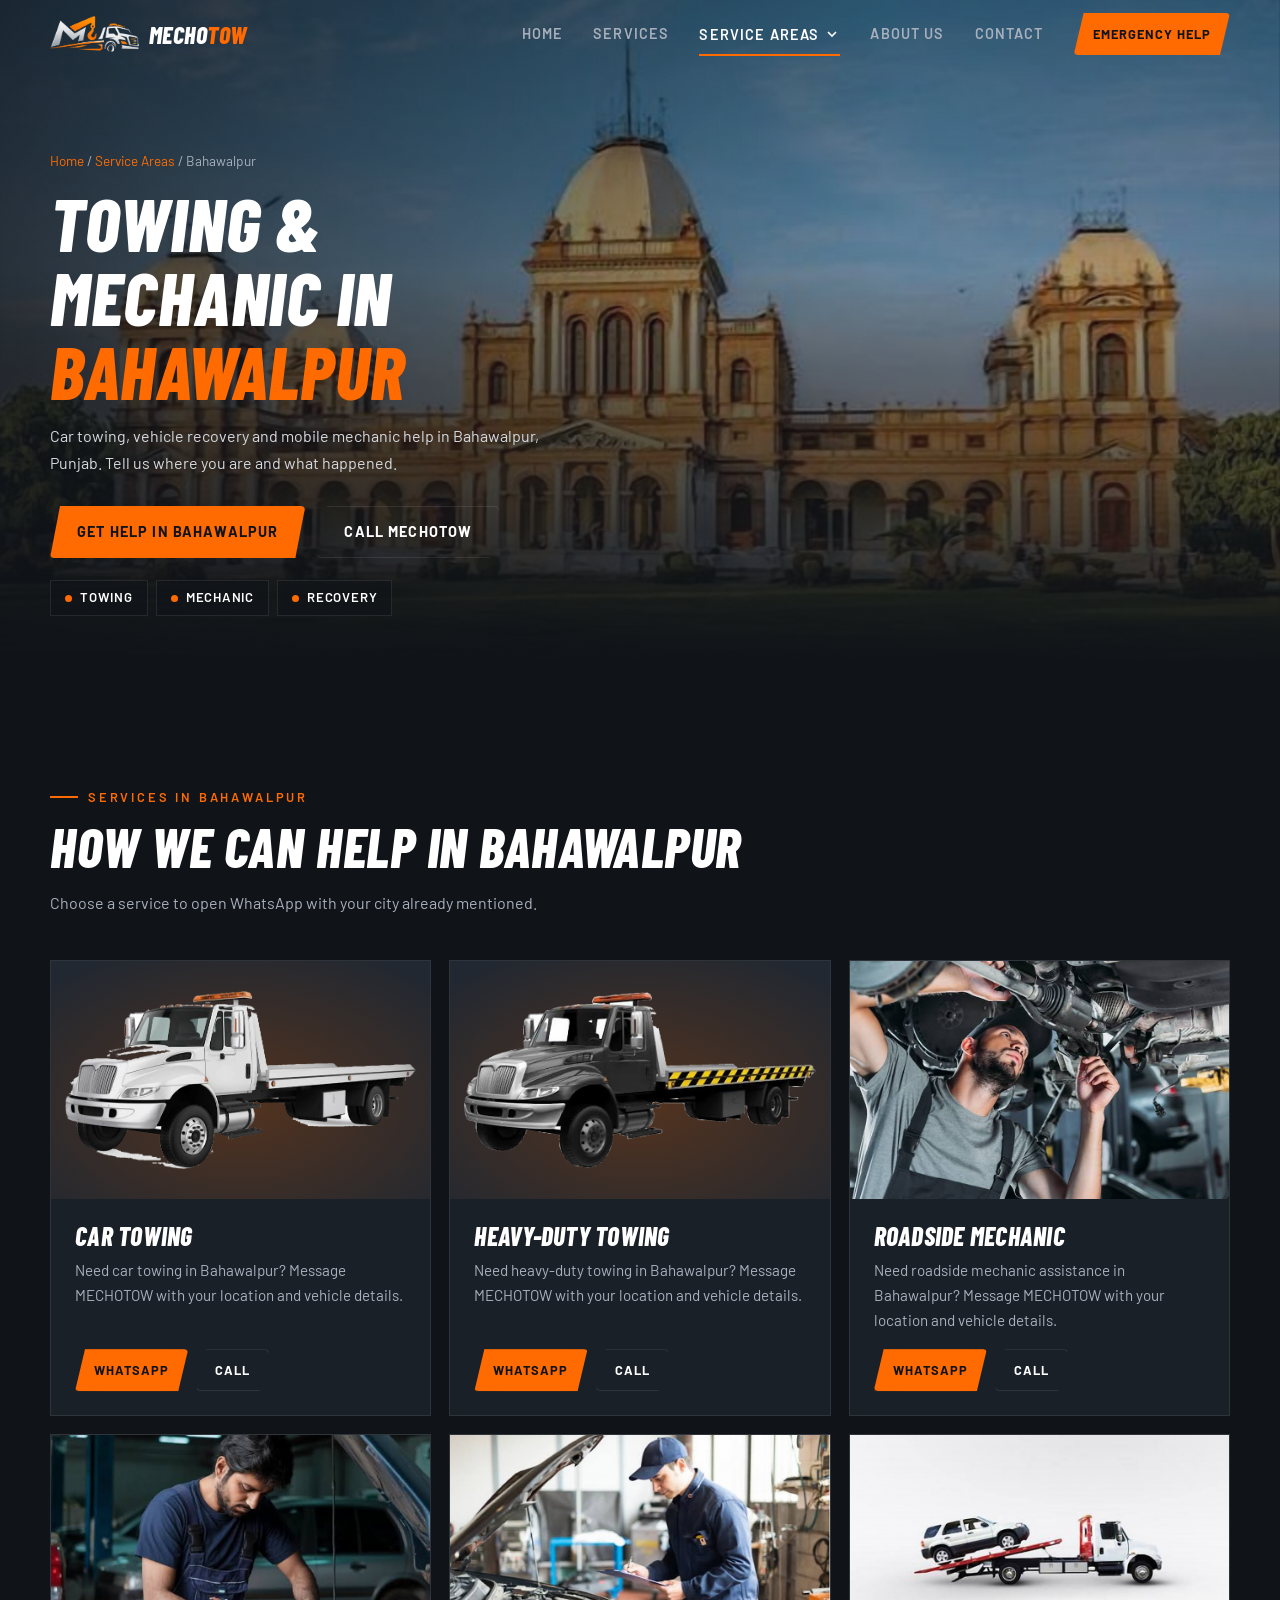
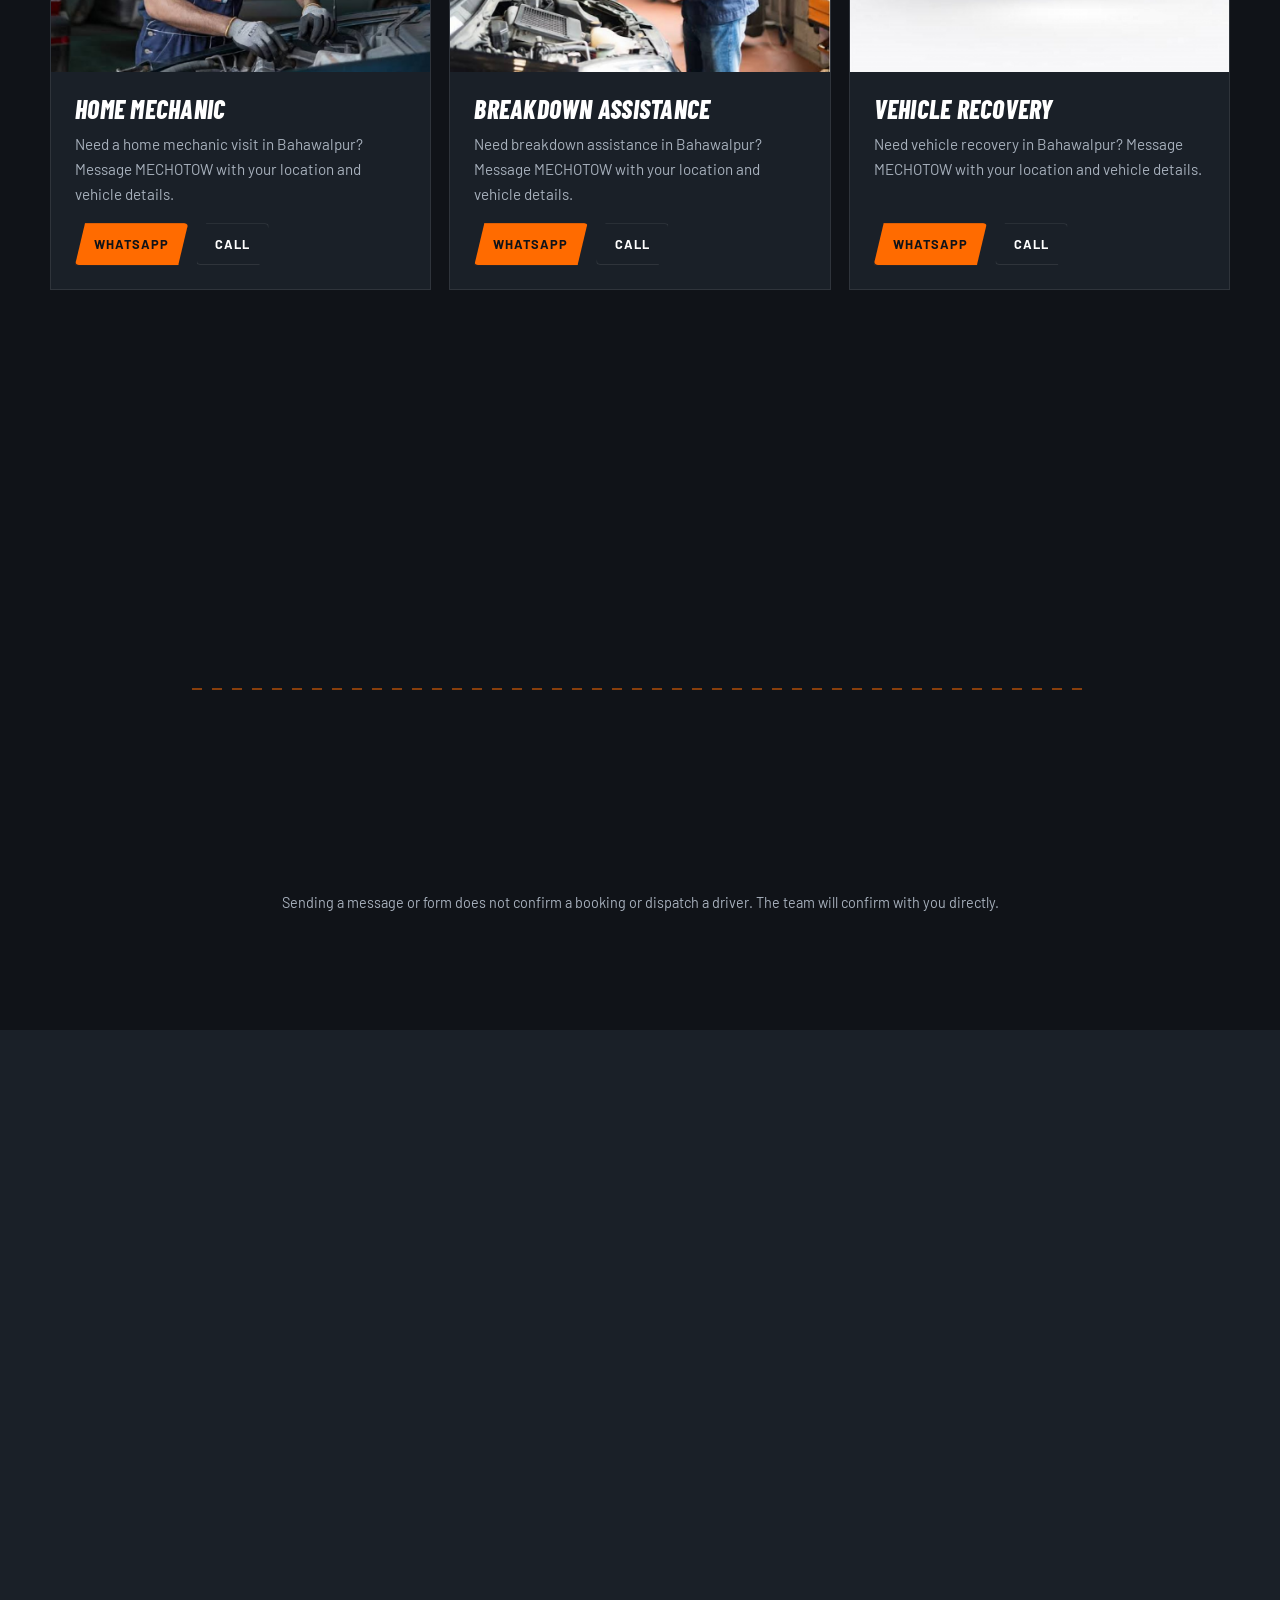
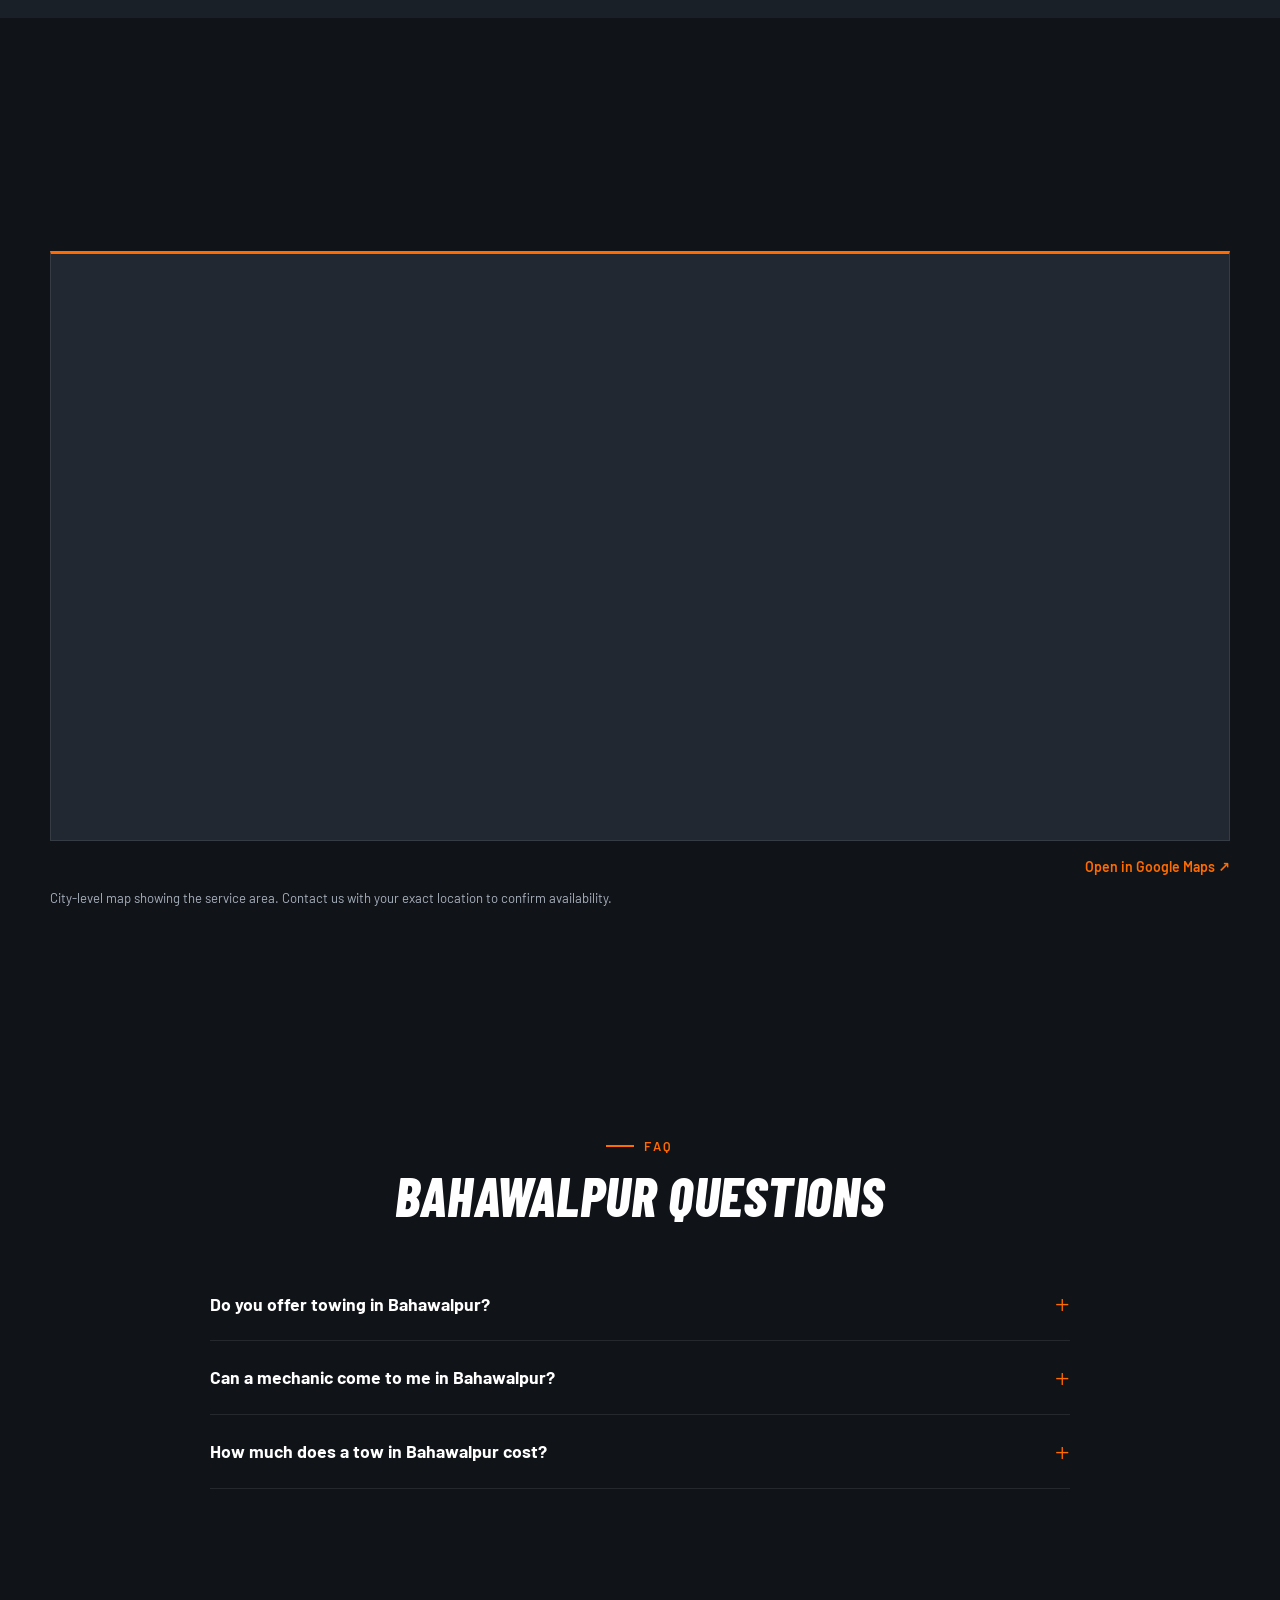
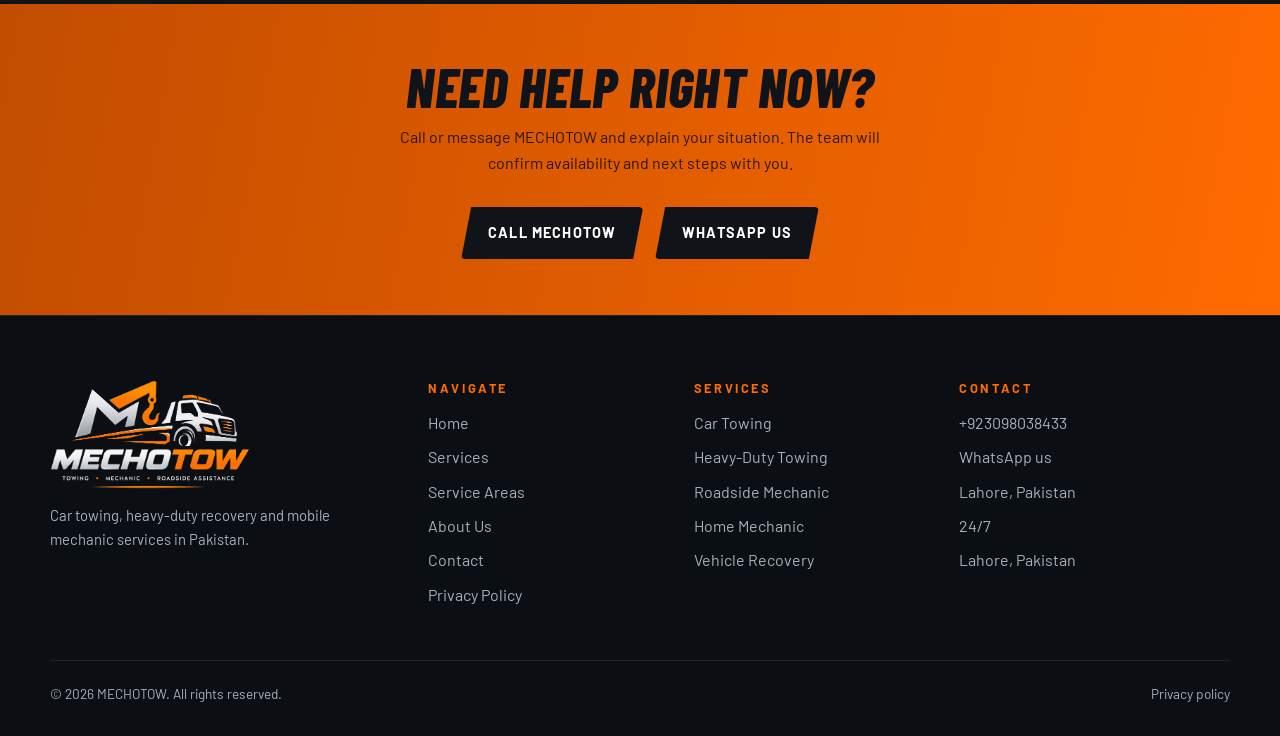
==== bahawalpur.html @ 619db9ae "Add files via upload" ====
<!DOCTYPE html>
<html lang="en"><head><meta charset="utf-8"><meta name="viewport" content="width=device-width, initial-scale=1, viewport-fit=cover">
<title>Towing &amp; Mechanic Services in Bahawalpur | MECHOTOW</title><meta name="description" content="MECHOTOW car towing, vehicle recovery and mobile mechanic services in Bahawalpur, Punjab. Call or WhatsApp to confirm availability.">
<meta property="og:title" content="Towing &amp; Mechanic Services in Bahawalpur | MECHOTOW"><meta property="og:description" content="MECHOTOW car towing, vehicle recovery and mobile mechanic services in Bahawalpur, Punjab. Call or WhatsApp to confirm availability."><meta property="og:type" content="website"><meta property="og:image" content="assets/img/cities/bahawalpur.jpg">
<meta name="theme-color" content="#101318"><link rel="icon" href="assets/img/favicon.png">
<link rel="preconnect" href="https://fonts.googleapis.com"><link rel="preconnect" href="https://fonts.gstatic.com" crossorigin>
<link href="https://fonts.googleapis.com/css2?family=Barlow+Condensed:ital,wght@1,700;1,800&family=Barlow:wght@400;500;600&display=swap" rel="stylesheet">
<link rel="stylesheet" href="css/style.css">
<script type="application/ld+json" id="ld">{"@context":"https://schema.org","@type":"AutoTowing","name":"MECHOTOW","areaServed":{"@type":"City","name":"Bahawalpur"},"description":"Car towing, heavy-duty recovery, roadside mechanic and home mechanic services in Pakistan.","image":"assets/img/og-image.jpg"}</script>
</head><body><header id="hd"><div class="wrap nav"><a class="brand" href="index.html" aria-label="MECHOTOW home"><img src="assets/img/logo-mark.webp" alt="" width="72" height="40"><b>MECHO<i>TOW</i></b></a>
<button class="burger" id="bg" aria-label="Menu" aria-expanded="false" aria-controls="lk"><i></i><i></i><i></i></button>
<nav class="links" id="lk" aria-label="Main"><a href="index.html">Home</a><a href="services.html">Services</a><div class="dd"><button class="ddb" id="ddbtn" type="button" aria-expanded="false" aria-controls="ddm">Service Areas <svg viewBox="0 0 24 24" width="16" height="16" fill="none" stroke="currentColor" stroke-width="2.4"><path d="M6 9l6 6 6-6"/></svg></button><div class="ddm" id="ddm"><a href="service-areas.html" class="all">All service areas →</a><a href="lahore.html">Lahore</a><a href="islamabad.html">Islamabad</a><a href="rawalpindi.html">Rawalpindi</a><a href="faisalabad.html">Faisalabad</a><a href="multan.html">Multan</a><a href="gujranwala.html">Gujranwala</a><a href="sialkot.html">Sialkot</a><a href="sargodha.html">Sargodha</a><a href="bahawalpur.html">Bahawalpur</a></div></div><a href="about.html">About Us</a><a href="contact.html">Contact</a><a class="btn p sm" data-wa="tow" href="contact.html">Emergency Help</a></nav></div></header><main><section class="chero"><img class="bgi" src="assets/img/cities/bahawalpur.jpg" alt="Bahawalpur, Pakistan" fetchpriority="high"><div class="wrap"><div class="crumb"><a href="index.html">Home</a> / <a href="service-areas.html">Service Areas</a> / Bahawalpur</div>
<h1><span class="line"><span>Towing &amp; Mechanic in <em style="color:var(--o);font-style:inherit">Bahawalpur</em></span></span></h1><p class="lead fade">Car towing, vehicle recovery and mobile mechanic help in Bahawalpur, Punjab. Tell us where you are and what happened.</p>
<div class="ctas fade"><a class="btn p" data-wa="tow" data-msg="Hello MECHOTOW, I need emergency car towing in Bahawalpur." href="contact.html?service=tow">Get Help in Bahawalpur</a><a class="btn" data-call href="contact.html">Call MECHOTOW</a></div>
<div class="chips fade"><span>Towing</span><span>Mechanic</span><span>Recovery</span></div></div></section>
<section><div class="wrap"><div class="rv"><div class="eyebrow">Services in Bahawalpur</div><h2>How we can help in Bahawalpur</h2><p class="lead">Choose a service to open WhatsApp with your city already mentioned.</p></div><div class="ov"><article class="sv rv" style="--d:0.0s"><div class="im cut"><img src="assets/img/car-towing.webp" alt="Car Towing in Bahawalpur" loading="lazy"></div><div class="sb"><h3>Car Towing</h3><p>Need car towing in Bahawalpur? Message MECHOTOW with your location and vehicle details.</p><div class="sa"><a class="btn p sm" data-wa="tow" data-msg="Hello MECHOTOW, I need car towing in Bahawalpur." href="contact.html?service=tow">WhatsApp</a><a class="btn sm" data-call href="contact.html">Call</a></div></div></article><article class="sv rv" style="--d:0.1s"><div class="im cut"><img src="assets/img/heavy-duty-towing.webp" alt="Heavy-Duty Towing in Bahawalpur" loading="lazy"></div><div class="sb"><h3>Heavy-Duty Towing</h3><p>Need heavy-duty towing in Bahawalpur? Message MECHOTOW with your location and vehicle details.</p><div class="sa"><a class="btn p sm" data-wa="heavy" data-msg="Hello MECHOTOW, I need heavy-duty towing in Bahawalpur." href="contact.html?service=heavy">WhatsApp</a><a class="btn sm" data-call href="contact.html">Call</a></div></div></article><article class="sv rv" style="--d:0.2s"><div class="im"><img src="assets/img/roadside-mechanic.jpg" alt="Roadside Mechanic in Bahawalpur" loading="lazy"></div><div class="sb"><h3>Roadside Mechanic</h3><p>Need roadside mechanic assistance in Bahawalpur? Message MECHOTOW with your location and vehicle details.</p><div class="sa"><a class="btn p sm" data-wa="road" data-msg="Hello MECHOTOW, I need roadside mechanic assistance in Bahawalpur." href="contact.html?service=road">WhatsApp</a><a class="btn sm" data-call href="contact.html">Call</a></div></div></article><article class="sv rv" style="--d:0.0s"><div class="im"><img src="assets/img/home-mechanic.jpg" alt="Home Mechanic in Bahawalpur" loading="lazy"></div><div class="sb"><h3>Home Mechanic</h3><p>Need a home mechanic visit in Bahawalpur? Message MECHOTOW with your location and vehicle details.</p><div class="sa"><a class="btn p sm" data-wa="home" data-msg="Hello MECHOTOW, I need a home mechanic visit in Bahawalpur." href="contact.html?service=home">WhatsApp</a><a class="btn sm" data-call href="contact.html">Call</a></div></div></article><article class="sv rv" style="--d:0.1s"><div class="im"><img src="assets/img/breakdown-inspection.jpg" alt="Breakdown Assistance in Bahawalpur" loading="lazy"></div><div class="sb"><h3>Breakdown Assistance</h3><p>Need breakdown assistance in Bahawalpur? Message MECHOTOW with your location and vehicle details.</p><div class="sa"><a class="btn p sm" data-wa="breakdown" data-msg="Hello MECHOTOW, I need breakdown assistance in Bahawalpur." href="contact.html?service=breakdown">WhatsApp</a><a class="btn sm" data-call href="contact.html">Call</a></div></div></article><article class="sv rv" style="--d:0.2s"><div class="im"><img src="assets/img/vehicle-recovery.jpg" alt="Vehicle Recovery in Bahawalpur" loading="lazy"></div><div class="sb"><h3>Vehicle Recovery</h3><p>Need vehicle recovery in Bahawalpur? Message MECHOTOW with your location and vehicle details.</p><div class="sa"><a class="btn p sm" data-wa="recovery" data-msg="Hello MECHOTOW, I need vehicle recovery in Bahawalpur." href="contact.html?service=recovery">WhatsApp</a><a class="btn sm" data-call href="contact.html">Call</a></div></div></article></div></div></section>
<section><div class="wrap"><div class="rv" style="text-align:center"><div class="eyebrow" style="justify-content:center">How it works</div><h2>Three simple steps</h2></div><div class="st">
<div class="step rv"><div class="n">01</div><h3>Contact Us</h3><p>Call MECHOTOW or start a WhatsApp conversation.</p></div>
<div class="step rv" style="--d:.12s"><div class="n">02</div><h3>Explain Your Situation</h3><p>Share your location, vehicle details, and the type of assistance required.</p></div>
<div class="step rv" style="--d:.24s"><div class="n">03</div><h3>Confirm Availability</h3><p>Discuss service availability, pricing, and the next steps directly with the MECHOTOW team.</p></div></div>
<p class="note">Sending a message or form does not confirm a booking or dispatch a driver. The team will confirm with you directly.</p></div></section>
<section class="band"><div class="wrap"><div class="rv"><div class="eyebrow">Also serving</div><h2>Nearby service areas</h2></div><div class="mini"><a class="cc rv" href="multan.html" aria-label="Multan service area"><img src="assets/img/cities/multan-sm.jpg" alt="Multan, Pakistan" loading="lazy"><div><h3>Multan</h3><span>Punjab</span><em>View services →</em></div></a><a class="cc rv" href="faisalabad.html" aria-label="Faisalabad service area"><img src="assets/img/cities/faisalabad-sm.jpg" alt="Faisalabad, Pakistan" loading="lazy"><div><h3>Faisalabad</h3><span>Punjab</span><em>View services →</em></div></a><a class="cc rv" href="lahore.html" aria-label="Lahore service area"><img src="assets/img/cities/lahore-sm.jpg" alt="Lahore, Pakistan" loading="lazy"><div><h3>Lahore</h3><span>Punjab</span><em>View services →</em></div></a></div></div></section>
<section><div class="wrap"><div class="rv"><div class="eyebrow">On the map</div><h2>Service area: Bahawalpur</h2></div><div class="mapwrap rv" data-map="Bahawalpur, Pakistan"><div class="mapbox"></div><div class="mapbar"><a href="#" target="_blank" rel="noopener">Open in Google Maps ↗</a></div><p class="mapnote">City-level map showing the service area. Contact us with your exact location to confirm availability.</p></div></div></section>
<section><div class="wrap"><div class="rv" style="text-align:center"><div class="eyebrow" style="justify-content:center">FAQ</div><h2>Bahawalpur questions</h2></div><div class="faq rv"><details><summary>Do you offer towing in Bahawalpur?</summary><div class="ans"><div><p>MECHOTOW lists Bahawalpur as a service area. Contact us with your exact location and vehicle details and the team will confirm availability.</p></div></div></details><details><summary>Can a mechanic come to me in Bahawalpur?</summary><div class="ans"><div><p>Roadside and home mechanic visits are offered for suitable issues. Describe the problem and your location in Bahawalpur and we will tell you what is possible.</p></div></div></details><details><summary>How much does a tow in Bahawalpur cost?</summary><div class="ans"><div><p>Pricing depends on the service, distance and vehicle. We do not list fixed prices, so please contact MECHOTOW for a quote.</p></div></div></details></div></div></section><section class="cta"><div class="wrap rv"><h2>Need help right now?</h2><p>Call or message MECHOTOW and explain your situation. The team will confirm availability and next steps with you.</p><div class="ctas" style="justify-content:center"><a class="btn" data-call href="contact.html">Call MECHOTOW</a><a class="btn" data-wa="tow" href="contact.html">WhatsApp Us</a></div></div></section></main><footer><div class="wrap"><div class="fg">
<div><img src="assets/img/logo.webp" alt="MECHOTOW logo" width="200" height="107" loading="lazy"><p>Car towing, heavy-duty recovery and mobile mechanic services in Pakistan.</p></div>
<div><h4>Navigate</h4><ul><li><a href="index.html">Home</a></li><li><a href="services.html">Services</a></li><li><a href="service-areas.html">Service Areas</a></li><li><a href="about.html">About Us</a></li><li><a href="contact.html">Contact</a></li><li><a href="privacy.html">Privacy Policy</a></li></ul></div>
<div><h4>Services</h4><ul><li><a href="services.html#car-towing">Car Towing</a></li><li><a href="services.html#heavy-duty">Heavy-Duty Towing</a></li><li><a href="services.html#roadside">Roadside Mechanic</a></li><li><a href="services.html#home">Home Mechanic</a></li><li><a href="services.html#recovery">Vehicle Recovery</a></li></ul></div>
<div><h4>Contact</h4><ul><li><a data-call data-phone href="contact.html">Phone</a></li><li><a data-wa="tow" href="contact.html">WhatsApp us</a></li><li data-area></li><li data-hours></li><li data-addr></li><li id="soc"></li></ul></div>
</div><div class="fb"><span>© <span data-yr></span> MECHOTOW. All rights reserved.</span><a href="privacy.html">Privacy policy</a></div></div></footer>
<nav class="mb" aria-label="Quick contact"><a data-call href="contact.html">Call</a><a class="w" data-wa="tow" href="contact.html">WhatsApp</a></nav><div class="toast" id="ts" role="status" aria-live="polite"></div>
<script src="js/config.js"></script><script src="js/main.js"></script></body></html>
---- css/style.css ----
:root{--c:#101318;--g:#1A2028;--e:#222831;--o:#FF6B00;--a:#FFB020;--w:#fff;--s:#A7B0BC;--ln:rgba(255,255,255,.09);--ease:cubic-bezier(.2,.7,.2,1);color-scheme:dark}
*{box-sizing:border-box;margin:0}html{scroll-behavior:smooth;scroll-padding-top:76px;-webkit-text-size-adjust:100%}
body{background:var(--c);color:var(--w);font:400 1rem/1.65 Barlow,system-ui,sans-serif;overflow-x:hidden;padding-top:env(safe-area-inset-top,0px)}
img{max-width:100%;height:auto;display:block}a{color:inherit;text-decoration:none}
h1,h2,h3,.disp{font-family:'Barlow Condensed','Arial Narrow',sans-serif;font-style:italic;font-weight:800;text-transform:uppercase;line-height:1;letter-spacing:.01em}
h1{font-size:clamp(2.4rem,6.2vw,5rem)}h2{font-size:clamp(2rem,4.6vw,3.4rem)}h3{font-size:1.6rem}
.wrap{width:min(1180px,100% - 40px);margin-inline:auto}section{padding:clamp(64px,9vw,120px) 0;position:relative}
.eyebrow{color:var(--o);font:600 .8rem/1 Barlow,system-ui,sans-serif;letter-spacing:.22em;text-transform:uppercase;display:flex;gap:10px;align-items:center;margin-bottom:16px}.eyebrow:before{content:"";width:28px;height:2px;background:var(--o)}
.lead{color:var(--s);max-width:60ch;margin-top:16px}
.btn{display:inline-flex;align-items:center;justify-content:center;gap:10px;min-height:52px;padding:0 26px;border-radius:4px;font:700 .9rem Barlow,system-ui,sans-serif;letter-spacing:.08em;text-transform:uppercase;border:1.5px solid var(--ln);background:transparent;color:#fff;cursor:pointer;transition:transform .2s var(--ease),background .2s,border-color .2s,box-shadow .3s;clip-path:polygon(10px 0,100% 0,calc(100% - 10px) 100%,0 100%)}
.btn:hover{transform:translateY(-2px);border-color:var(--o)}.btn:active{transform:scale(.97)}
.btn.p{background:var(--o);border-color:var(--o);color:#101318;box-shadow:0 10px 30px -8px rgba(255,107,0,.7)}.btn.p:hover{background:var(--a);border-color:var(--a)}
.btn.sm{min-height:42px;padding:0 18px;font-size:.8rem}
:focus-visible{outline:2px solid var(--a);outline-offset:3px}
/* nav */
header{position:fixed;inset:0 0 auto;z-index:50;padding-top:env(safe-area-inset-top,0px);transition:background .3s,box-shadow .3s}
header.s{background:rgba(16,19,24,.94);box-shadow:0 1px 0 var(--ln)}
.nav{display:flex;align-items:center;justify-content:space-between;height:68px}
.brand{display:flex;align-items:center;gap:10px}.brand img{height:36px;width:auto}.brand b{font:800 1.5rem 'Barlow Condensed','Arial Narrow',sans-serif;font-style:italic;letter-spacing:.02em}.brand b i{color:var(--o)}
.links{display:flex;gap:30px;align-items:center}.links a:not(.btn){font-weight:600;font-size:.9rem;letter-spacing:.08em;text-transform:uppercase;color:var(--s);position:relative;padding:6px 0;transition:color .2s}
.links a:not(.btn):after{content:"";position:absolute;left:0;bottom:0;height:2px;width:100%;background:var(--o);transform:scaleX(0);transform-origin:left;transition:transform .3s var(--ease)}
.links a:not(.btn):hover,.links a.on{color:#fff}.links a:not(.btn):hover:after,.links a.on:after{transform:scaleX(1)}
.burger{display:none;width:48px;height:48px;background:none;border:0;cursor:pointer;position:relative}.burger i{position:absolute;left:12px;right:12px;height:2px;background:#fff;transition:.3s var(--ease)}.burger i:nth-child(1){top:17px}.burger i:nth-child(2){top:23px}.burger i:nth-child(3){top:29px}
.burger[aria-expanded=true] i:nth-child(1){top:23px;transform:rotate(45deg)}.burger[aria-expanded=true] i:nth-child(2){opacity:0}.burger[aria-expanded=true] i:nth-child(3){top:23px;transform:rotate(-45deg)}
/* hero */
.hero{min-height:100svh;display:flex;align-items:center;padding:110px 0 70px;overflow:hidden;background:radial-gradient(60% 50% at 72% 55%,rgba(255,107,0,.22),transparent 70%),linear-gradient(180deg,#0b0e12,var(--c))}
.hero:before{content:"";position:absolute;inset:0;background:repeating-linear-gradient(115deg,transparent 0 90px,rgba(255,255,255,.025) 90px 91px);animation:drift 30s linear infinite}
@keyframes drift{to{transform:translateX(91px)}}
.hg{display:grid;grid-template-columns:1.05fr 1fr;gap:30px;align-items:center;position:relative}
.hero h1 em{color:var(--o);font-style:inherit}.hero .lead{font-size:1.12rem;color:#c3cad4}
.ctas{display:flex;flex-wrap:wrap;gap:12px;margin-top:30px}
.trust{display:inline-block;margin-top:28px;padding:8px 16px;border-left:3px solid var(--o);background:rgba(255,255,255,.04);font-weight:600;font-size:.92rem}.trust b{color:var(--a)}
.hv{position:relative}.hv img{width:100%;filter:drop-shadow(0 30px 40px rgba(0,0,0,.6));animation:rise 1.2s var(--ease) .3s both}
.hv .lg{position:absolute;right:0;bottom:-8%;width:46%;opacity:.95}
@keyframes rise{from{opacity:0;transform:translateX(60px)}}
.line{display:block;overflow:hidden}.line>span{display:block;animation:up .9s var(--ease) both}.line:nth-child(2)>span{animation-delay:.12s}.line:nth-child(3)>span{animation-delay:.24s}
@keyframes up{from{transform:translateY(105%)}}
.fade{animation:fin .8s .5s both}@keyframes fin{from{opacity:0;transform:translateY(16px)}}
/* reveal */
.rv{opacity:0;transform:translateY(30px);transition:opacity .8s var(--ease),transform .8s var(--ease);transition-delay:var(--d,0s)}.rv.in{opacity:1;transform:none}
/* services */
.sg{display:grid;grid-template-columns:repeat(6,1fr);gap:18px;margin-top:48px}
.sv{grid-column:span 2;background:var(--g);border:1px solid var(--ln);position:relative;overflow:hidden;display:flex;flex-direction:column;transition:transform .4s var(--ease),border-color .3s}
.sv:hover{transform:translateY(-6px);border-color:rgba(255,107,0,.6)}
.sv.big{grid-column:span 3}.sv.wide{grid-column:span 4;flex-direction:row}.sv.wide .im{width:48%;aspect-ratio:auto}
.im{aspect-ratio:16/10;overflow:hidden;position:relative;background:var(--e)}.im img{width:100%;height:100%;object-fit:cover;transition:transform .8s var(--ease)}.sv:hover .im img{transform:scale(1.07)}
.im.cut{background:radial-gradient(70% 70% at 50% 60%,rgba(255,107,0,.25),var(--e))}.im.cut img{object-fit:contain;padding:14px}
.sb{padding:24px;display:flex;flex-direction:column;gap:10px;flex:1}.sb p{color:var(--s);font-size:.95rem;flex:1}
.ic{width:38px;height:38px;color:var(--o)}.num{position:absolute;top:10px;right:16px;font:800 3.4rem/1 'Barlow Condensed','Arial Narrow',sans-serif;font-style:italic;color:rgba(255,255,255,.12);z-index:1}
.sa{display:flex;gap:8px;flex-wrap:wrap;margin-top:6px}
/* trust */
.tg{display:grid;grid-template-columns:1fr 1.1fr;gap:56px;align-items:center}
.pts{display:grid;gap:0;margin-top:30px}.pts div{display:flex;gap:14px;padding:16px 0;border-top:1px solid var(--ln)}.pts svg{flex:none;width:22px;color:var(--o);margin-top:3px}.pts b{display:block}.pts span{color:var(--s);font-size:.93rem}
.mos{display:grid;grid-template-columns:1fr 1fr;grid-template-rows:200px 200px 170px;gap:12px}.mos figure{overflow:hidden;position:relative;border-radius:2px}.mos img{width:100%;height:100%;object-fit:cover;transition:transform .8s var(--ease)}.mos figure:hover img{transform:scale(1.06)}
.mos .t{grid-row:span 2}.mos .w{grid-column:span 2}
.mos figure:after{content:"";position:absolute;left:0;bottom:0;width:40%;height:3px;background:var(--o)}
/* steps */
.band{background:var(--g)}
.st{display:grid;grid-template-columns:repeat(3,1fr);gap:30px;margin-top:50px;position:relative}.st:before{content:"";position:absolute;top:34px;left:12%;right:12%;height:2px;background:repeating-linear-gradient(90deg,var(--o) 0 10px,transparent 10px 20px);opacity:.5}
.step{text-align:center;position:relative}.step .n{width:70px;height:70px;margin:0 auto 18px;display:grid;place-items:center;background:var(--c);border:2px solid var(--o);border-radius:50%;font:800 1.7rem 'Barlow Condensed','Arial Narrow',sans-serif;font-style:italic;color:var(--o)}.step p{color:var(--s);max-width:32ch;margin:10px auto 0}
.note{margin-top:34px;text-align:center;color:var(--s);font-size:.9rem}
/* contact */
.cg{display:grid;grid-template-columns:1.1fr .9fr;gap:40px;margin-top:44px}
form{background:var(--g);border:1px solid var(--ln);padding:30px;display:grid;grid-template-columns:1fr 1fr;gap:16px}form .f{grid-column:span 2}
label{display:block;font-size:.78rem;font-weight:600;letter-spacing:.1em;text-transform:uppercase;color:var(--s);margin-bottom:6px}
input,select,textarea{width:100%;background:var(--c);border:1.5px solid #2f3742;color:#fff;border-radius:4px;padding:13px 14px;font:inherit;min-height:48px;transition:border-color .2s,box-shadow .2s}
input:focus,select:focus,textarea:focus{outline:0;border-color:var(--o);box-shadow:0 0 0 3px rgba(255,107,0,.2)}
.err{color:#ff7a7a;font-size:.82rem;min-height:0;max-height:0;overflow:hidden;transition:max-height .3s}.bad .err{max-height:40px;margin-top:4px}.bad input,.bad select,.bad textarea{border-color:#ff5a5a;animation:shake .3s}
@keyframes shake{25%{transform:translateX(-4px)}75%{transform:translateX(4px)}}
.fn{font-size:.85rem;color:var(--s)}
.info{display:grid;gap:14px;align-content:start}.card{background:var(--g);border:1px solid var(--ln);padding:22px;border-left:3px solid var(--o)}.card h3{font-size:1.2rem;margin-bottom:8px}.card p,.card a{color:var(--s)}.card a.big{color:#fff;font-weight:600;font-size:1.15rem}
.ph{color:var(--a)!important;font-style:italic}
.chan{display:flex;flex-wrap:wrap;gap:10px;margin-top:12px}
/* faq */
.faq{max-width:860px;margin:44px auto 0}details{border-bottom:1px solid var(--ln)}summary{list-style:none;cursor:pointer;display:flex;justify-content:space-between;gap:20px;align-items:center;padding:22px 0;font:700 1.1rem Barlow,system-ui,sans-serif;min-height:56px}summary::-webkit-details-marker{display:none}
summary:after{content:"+";font:300 1.8rem/1 Barlow,system-ui,sans-serif;color:var(--o);transition:transform .3s var(--ease)}details[open] summary:after{transform:rotate(45deg)}
.ans{display:grid;grid-template-rows:0fr;transition:grid-template-rows .4s var(--ease)}details[open] .ans{grid-template-rows:1fr}.ans>div{overflow:hidden;color:var(--s)}.ans p{padding:0 0 22px;max-width:70ch}
/* footer */
footer{background:#0b0e12;border-top:1px solid var(--ln);padding:64px 0 30px}
.fg{display:grid;grid-template-columns:1.5fr 1fr 1fr 1.2fr;gap:40px}.fg img{width:200px}.fg h4{font:700 .8rem Barlow,system-ui,sans-serif;letter-spacing:.2em;text-transform:uppercase;color:var(--o);margin-bottom:14px}.fg li{list-style:none;margin:8px 0;color:var(--s)}.fg ul{padding:0}.fg a:hover{color:#fff}.fg p{color:var(--s);font-size:.93rem;margin-top:14px}
.fb{margin-top:44px;padding-top:22px;border-top:1px solid var(--ln);display:flex;justify-content:space-between;flex-wrap:wrap;gap:12px;color:var(--s);font-size:.85rem}.fb button{background:none;border:0;color:var(--s);font:inherit;text-decoration:underline;cursor:pointer;min-height:44px}
/* mobile bar, toast, dialog */
.mb{display:none}
.toast{position:fixed;left:50%;bottom:calc(90px + env(safe-area-inset-bottom,0px));transform:translate(-50%,20px);background:var(--e);border:1px solid var(--o);padding:14px 20px;max-width:min(92vw,460px);z-index:80;opacity:0;pointer-events:none;transition:.35s var(--ease);font-size:.92rem}.toast.on{opacity:1;transform:translate(-50%,0)}
dialog{background:var(--g);color:#fff;border:1px solid var(--ln);max-width:min(620px,92vw);padding:30px;max-height:86vh;overflow:auto}dialog::backdrop{background:rgba(0,0,0,.75)}dialog h2{font-size:2rem;margin-bottom:12px}dialog p{color:var(--s);margin:10px 0}
@media(max-width:960px){
.hg,.tg,.cg{grid-template-columns:1fr}.hv{order:-1;max-width:560px;margin-inline:auto}.hero{padding-top:90px}
.sg{grid-template-columns:1fr 1fr}.sv,.sv.big,.sv.wide{grid-column:span 1;flex-direction:column}.sv.wide .im{width:100%;aspect-ratio:16/10}
.fg{grid-template-columns:1fr 1fr}.st{grid-template-columns:1fr}.st:before{display:none}.mos{grid-template-rows:170px 170px 150px}}
@media(max-width:820px){
.burger{display:block}.links{position:fixed;inset:0 0 auto;top:calc(68px + env(safe-area-inset-top,0px));flex-direction:column;align-items:stretch;gap:0;background:var(--c);padding:10px 20px 24px;border-bottom:1px solid var(--ln);transform:translateY(-12px);opacity:0;visibility:hidden;transition:.35s var(--ease)}
.links.open{transform:none;opacity:1;visibility:visible}.links a:not(.btn){padding:16px 4px;border-bottom:1px solid var(--ln);font-size:1rem}.links .btn{margin-top:16px}
header .nav>.btn{display:none}
.mb{display:grid;grid-template-columns:1fr 1fr;gap:1px;position:fixed;inset:auto 0 0;z-index:60;background:var(--ln);padding-bottom:env(safe-area-inset-bottom,0px);backdrop-filter:blur(8px)}.mb a{background:rgba(16,19,24,.96);min-height:54px;display:flex;align-items:center;justify-content:center;gap:8px;font:700 .85rem Barlow,system-ui,sans-serif;letter-spacing:.1em;text-transform:uppercase}.mb a.w{color:var(--o)}
body{padding-bottom:calc(54px + env(safe-area-inset-bottom,0px))}.toast{bottom:calc(74px + env(safe-area-inset-bottom,0px))}}
@media(max-width:600px){.sg{grid-template-columns:1fr}.ctas .btn{width:100%}form{grid-template-columns:1fr;padding:20px}form .f{grid-column:auto}.fg{grid-template-columns:1fr}.brand b{font-size:1.3rem}.mos{grid-template-columns:1fr 1fr;grid-template-rows:140px 140px 130px}.sa .btn{flex:1}}
@media(prefers-reduced-motion:reduce){*,*:before,*:after{animation:none!important;transition:none!important;scroll-behavior:auto!important}.rv{opacity:1;transform:none}.line>span{transform:none}}

/* multipage additions */
.ph2{padding:150px 0 70px;background:radial-gradient(60% 90% at 85% 40%,rgba(255,107,0,.18),transparent 70%),linear-gradient(180deg,#0b0e12,var(--c));border-bottom:1px solid var(--ln)}
.ph2 h1{font-size:clamp(2.4rem,6vw,4.4rem)}.crumb{color:var(--s);font-size:.85rem;margin-bottom:14px}.crumb a{color:var(--o)}
.row{display:grid;grid-template-columns:1fr 1fr;gap:50px;align-items:center;padding:56px 0;border-bottom:1px solid var(--ln)}.row:last-of-type{border:0}.row.rev .im2{order:2}
.im2{position:relative;overflow:hidden;background:var(--e);aspect-ratio:4/3}.im2 img{width:100%;height:100%;object-fit:cover}.im2.cut{background:radial-gradient(70% 70% at 50% 62%,rgba(255,107,0,.28),var(--e))}.im2.cut img{object-fit:contain;padding:18px}
.im2:after{content:"";position:absolute;left:0;bottom:0;width:36%;height:4px;background:var(--o)}
.row h2{font-size:clamp(1.9rem,3.6vw,2.8rem)}.row p{color:var(--s);margin-top:12px}.row ul{margin:16px 0 4px;padding:0;list-style:none}.row li{padding:7px 0 7px 26px;position:relative;color:#d5dae1}.row li:before{content:"";position:absolute;left:0;top:15px;width:12px;height:2px;background:var(--o)}
.cta{background:linear-gradient(100deg,#c24d00,var(--o));color:#101318;padding:56px 0;text-align:center}.cta h2{color:#101318}.cta p{margin:10px auto 22px;max-width:56ch;color:#2a1600}.cta .btn{background:#101318;color:#fff;border-color:#101318}.cta .btn:hover{background:#000}
.ov{display:grid;grid-template-columns:repeat(3,1fr);gap:18px;margin-top:44px}.ov .sv{grid-column:auto}
.gal{display:grid;grid-template-columns:repeat(3,1fr);gap:12px;margin-top:40px}.gal figure{overflow:hidden;aspect-ratio:4/3;margin:0}.gal figure.w{grid-column:span 2}.gal img{width:100%;height:100%;object-fit:cover;transition:transform .8s var(--ease)}.gal figure:hover img{transform:scale(1.05)}
.banner{background:rgba(255,176,32,.1);border:1px solid var(--a);color:#ffd68a;padding:14px 18px;margin-bottom:22px;font-size:.92rem;display:none}.banner.on{display:block}
.prose{max-width:760px}.prose h2{font-size:1.6rem;margin:34px 0 8px}.prose p,.prose li{color:var(--s);margin-top:10px}
.links a[aria-current=page]:not(.btn){color:#fff}.links a[aria-current=page]:not(.btn):after{transform:scaleX(1)}
@media(max-width:960px){.row,.ov,.gal{grid-template-columns:1fr}.row.rev .im2{order:0}.gal figure.w{grid-column:auto}.ph2{padding-top:120px}.ov{grid-template-columns:1fr 1fr}}
@media(max-width:600px){.ov{grid-template-columns:1fr}}

[hidden]{display:none!important}
.dd{position:relative}.ddb{background:none;border:0;cursor:pointer;display:inline-flex;align-items:center;gap:5px;font:600 .9rem Barlow,system-ui,sans-serif;letter-spacing:.08em;text-transform:uppercase;color:var(--s);padding:6px 0;min-height:44px;transition:color .2s}
.ddb svg{transition:transform .3s var(--ease)}.dd.open .ddb svg{transform:rotate(180deg)}.ddb:hover,.ddb.cur,.dd.open .ddb{color:#fff}.ddb.cur{box-shadow:inset 0 -2px 0 var(--o)}
.ddm{position:absolute;top:calc(100% + 10px);left:50%;width:min(440px,90vw);display:grid;grid-template-columns:1fr 1fr;gap:2px;background:var(--g);border:1px solid var(--ln);border-top:2px solid var(--o);padding:10px;box-shadow:0 24px 50px -12px rgba(0,0,0,.7);opacity:0;visibility:hidden;transform:translate(-50%,10px)}
.dd.ready .ddm{transition:opacity .3s var(--ease),transform .3s var(--ease),visibility .3s}
.dd.open .ddm{opacity:1;visibility:visible;transform:translate(-50%,0)}
.links .ddm a:not(.btn){display:block;padding:11px 14px;color:var(--s);font-size:.88rem;border-left:2px solid transparent;transition:background .2s,color .2s,border-color .2s}.links .ddm a:not(.btn):after{display:none}
.links .ddm a:not(.btn):hover{background:var(--e);color:#fff;border-left-color:var(--o)}.ddm a.all{grid-column:span 2;color:var(--o)!important;border-bottom:1px solid var(--ln)!important}
.chero{position:relative;min-height:68svh;display:flex;align-items:flex-end;padding:150px 0 60px;overflow:hidden;background:var(--c)}
.chero .bgi{position:absolute;inset:0;width:100%;height:100%;object-fit:cover;animation:kb 16s ease-out both}@keyframes kb{from{transform:scale(1.12)}}
.chero:after{content:"";position:absolute;inset:0;background:linear-gradient(180deg,rgba(16,19,24,.55),rgba(16,19,24,.35) 40%,var(--c) 98%),linear-gradient(90deg,rgba(16,19,24,.7),transparent 70%)}
.chero .wrap{position:relative;z-index:1}.chero h1{font-size:clamp(2.2rem,6vw,4.6rem);max-width:15ch}.chero .lead{color:#d5dae1}
.chips{display:flex;flex-wrap:wrap;gap:8px;margin-top:22px}.chips span{border:1px solid var(--ln);background:rgba(16,19,24,.6);padding:6px 14px;font-size:.82rem;font-weight:600;letter-spacing:.06em;text-transform:uppercase}.chips span:before{content:"";display:inline-block;width:7px;height:7px;background:var(--o);margin-right:8px;border-radius:50%}
.cities{display:grid;grid-template-columns:repeat(3,1fr);gap:18px;margin-top:44px}
.cc{position:relative;display:block;aspect-ratio:4/3;overflow:hidden;background:var(--e);border:1px solid var(--ln)}.cc img{position:absolute;inset:0;width:100%;height:100%;object-fit:cover;transition:transform .9s var(--ease)}
.cc:after{content:"";position:absolute;inset:0;background:linear-gradient(180deg,transparent 30%,rgba(10,12,16,.92));transition:opacity .3s}
.cc div{position:absolute;left:0;right:0;bottom:0;padding:20px;z-index:1}.cc h3{font-size:1.9rem}.cc span{display:block;color:var(--s);font-size:.85rem}.cc em{font-style:normal;color:var(--o);font-weight:700;font-size:.82rem;letter-spacing:.1em;text-transform:uppercase;display:inline-block;margin-top:8px;transform:translateX(-6px);opacity:.0;transition:.35s var(--ease)}
.cc:hover img,.cc:focus-visible img{transform:scale(1.08)}.cc:hover em,.cc:focus-visible em{opacity:1;transform:none}.cc:before{content:"";position:absolute;left:0;bottom:0;height:3px;width:0;background:var(--o);z-index:2;transition:width .5s var(--ease)}.cc:hover:before{width:100%}
.mini{display:grid;grid-template-columns:repeat(3,1fr);gap:16px;margin-top:36px}.mini .cc{aspect-ratio:16/10}.mini .cc h3{font-size:1.5rem}
.rsum{display:grid;grid-template-columns:auto 1fr;gap:40px;align-items:center;margin-top:40px;background:var(--c);border:1px solid var(--ln);padding:28px;max-width:620px}
.rsum .big{font:800 4.2rem/1 'Barlow Condensed','Arial Narrow',sans-serif;font-style:italic;color:var(--a)}.stars{color:var(--a);letter-spacing:.12em;font-size:1.1rem}.rsum small{color:var(--s);display:block}
.bar{display:grid;grid-template-columns:30px 1fr 24px;gap:10px;align-items:center;font-size:.8rem;color:var(--s)}.bar i{height:6px;background:var(--e);display:block}.bar b{display:block;height:100%;background:var(--o)}
.rgrid{display:grid;grid-template-columns:repeat(3,1fr);gap:18px;margin-top:30px}.rc{background:var(--c);border:1px solid var(--ln);border-top:3px solid var(--o);padding:24px;display:flex;flex-direction:column;gap:10px}.rc p{color:#d5dae1;flex:1}.rc span{color:var(--s);font-size:.85rem}
@media(max-width:960px){.cities,.rgrid,.mini{grid-template-columns:1fr 1fr}}
@media(max-width:820px){.dd{border-bottom:1px solid var(--ln)}.ddb{width:100%;justify-content:space-between;padding:16px 4px;font-size:1rem}
.links{max-height:calc(100svh - 68px - env(safe-area-inset-top,0px));overflow-y:auto}
.ddm{position:static;width:100%;transform:none;border:0;box-shadow:none;padding:0;grid-template-columns:1fr 1fr;max-height:0;overflow:hidden;opacity:1;visibility:visible}.dd.ready .ddm{transition:max-height .4s var(--ease)}.dd.open .ddm{transform:none;max-height:460px;padding-bottom:10px}
.links .ddm a:not(.btn){border-bottom:0;padding:12px 10px;font-size:.95rem}.rsum{grid-template-columns:1fr;gap:18px}}
@media(max-width:600px){.cities,.mini{grid-template-columns:1fr}.rgrid{display:flex;overflow-x:auto;scroll-snap-type:x mandatory;gap:14px;padding-bottom:12px}.rc{flex:0 0 84%;scroll-snap-align:start}.chero{padding-top:110px}.cc div{padding:16px}}
@media(prefers-reduced-motion:reduce){.chero .bgi{animation:none}}
@media(max-width:820px){.links{padding-bottom:calc(80px + env(safe-area-inset-bottom,0px))}}

.mapwrap{margin-top:34px}.mapbox{position:relative;aspect-ratio:16/8;min-height:300px;background:var(--e);border:1px solid var(--ln);border-top:3px solid var(--o);overflow:hidden}
.mapbox iframe{position:absolute;inset:0;width:100%;height:100%;border:0;filter:grayscale(.25) invert(.9) hue-rotate(180deg) contrast(.92);opacity:0;transition:opacity .6s var(--ease)}.mapbox iframe.ok{opacity:1}
.mapbox .ml{position:absolute;inset:0;display:grid;place-items:center;color:var(--s);font-size:.9rem}
.mapbar{display:flex;flex-wrap:wrap;gap:8px;align-items:center;margin-top:14px}.mapbar a{margin-left:auto;color:var(--o);font-weight:600;font-size:.88rem}
.mchip{background:var(--g);border:1px solid var(--ln);color:var(--s);padding:0 16px;min-height:44px;font:600 .85rem Barlow,system-ui,sans-serif;letter-spacing:.06em;text-transform:uppercase;cursor:pointer;transition:.25s var(--ease)}.mchip:hover{color:#fff;border-color:var(--o)}.mchip[aria-pressed=true]{background:var(--o);border-color:var(--o);color:#101318}
.mapnote{color:var(--s);font-size:.82rem;margin-top:10px}
@media(max-width:600px){.mapbox{aspect-ratio:4/5;min-height:320px}.mapbar a{margin-left:0;width:100%}}
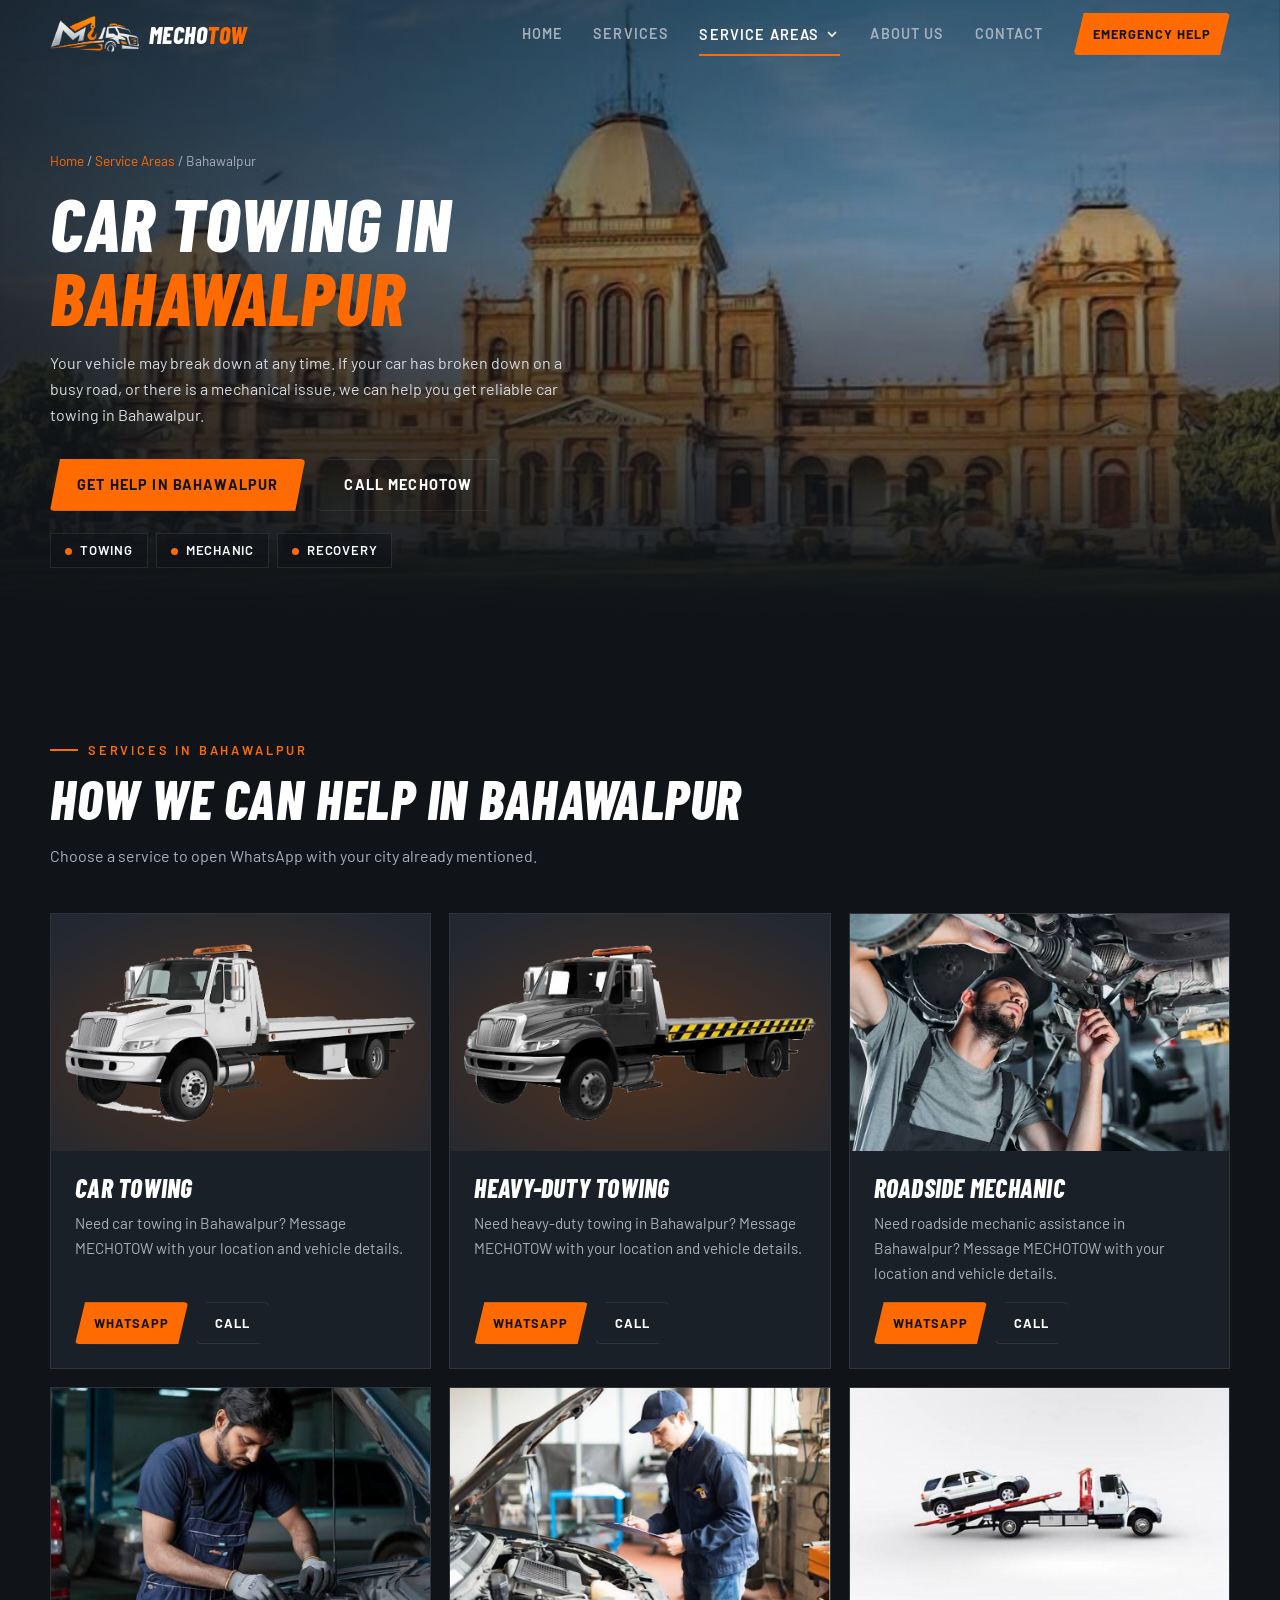
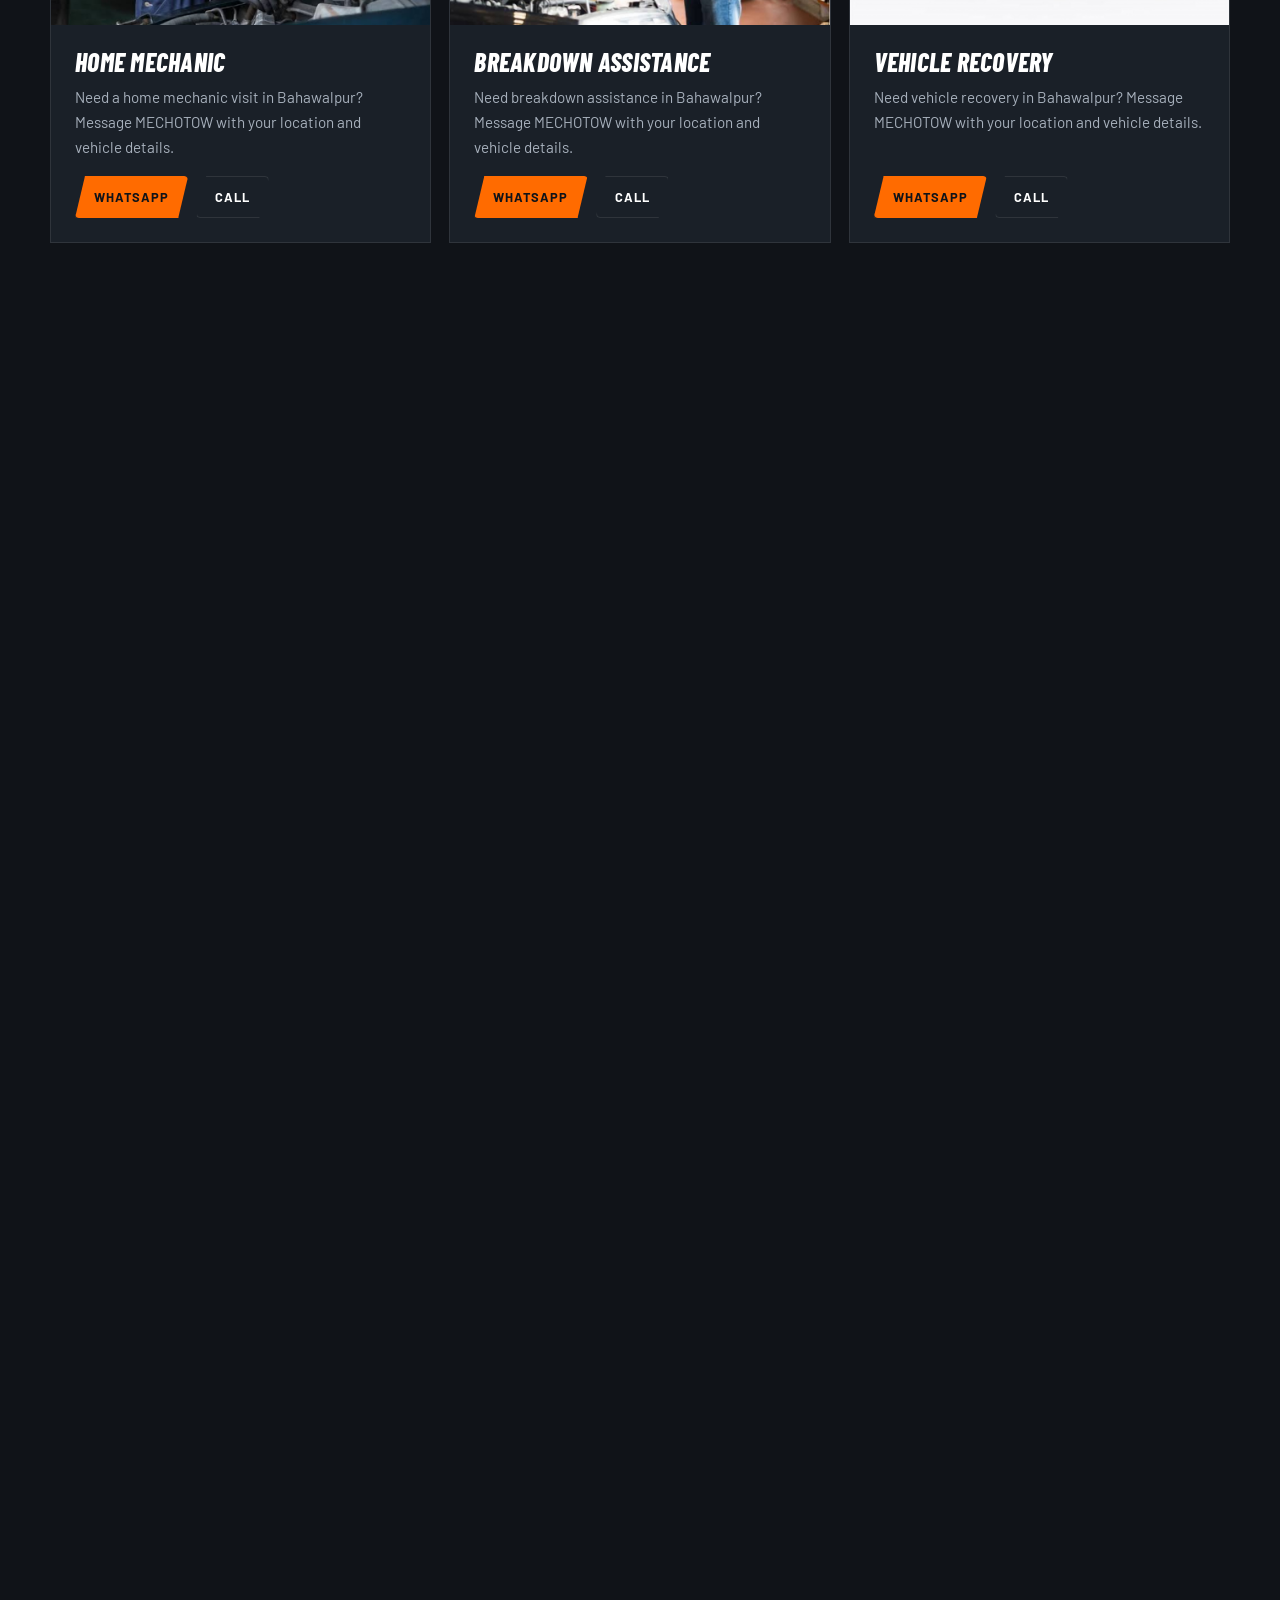
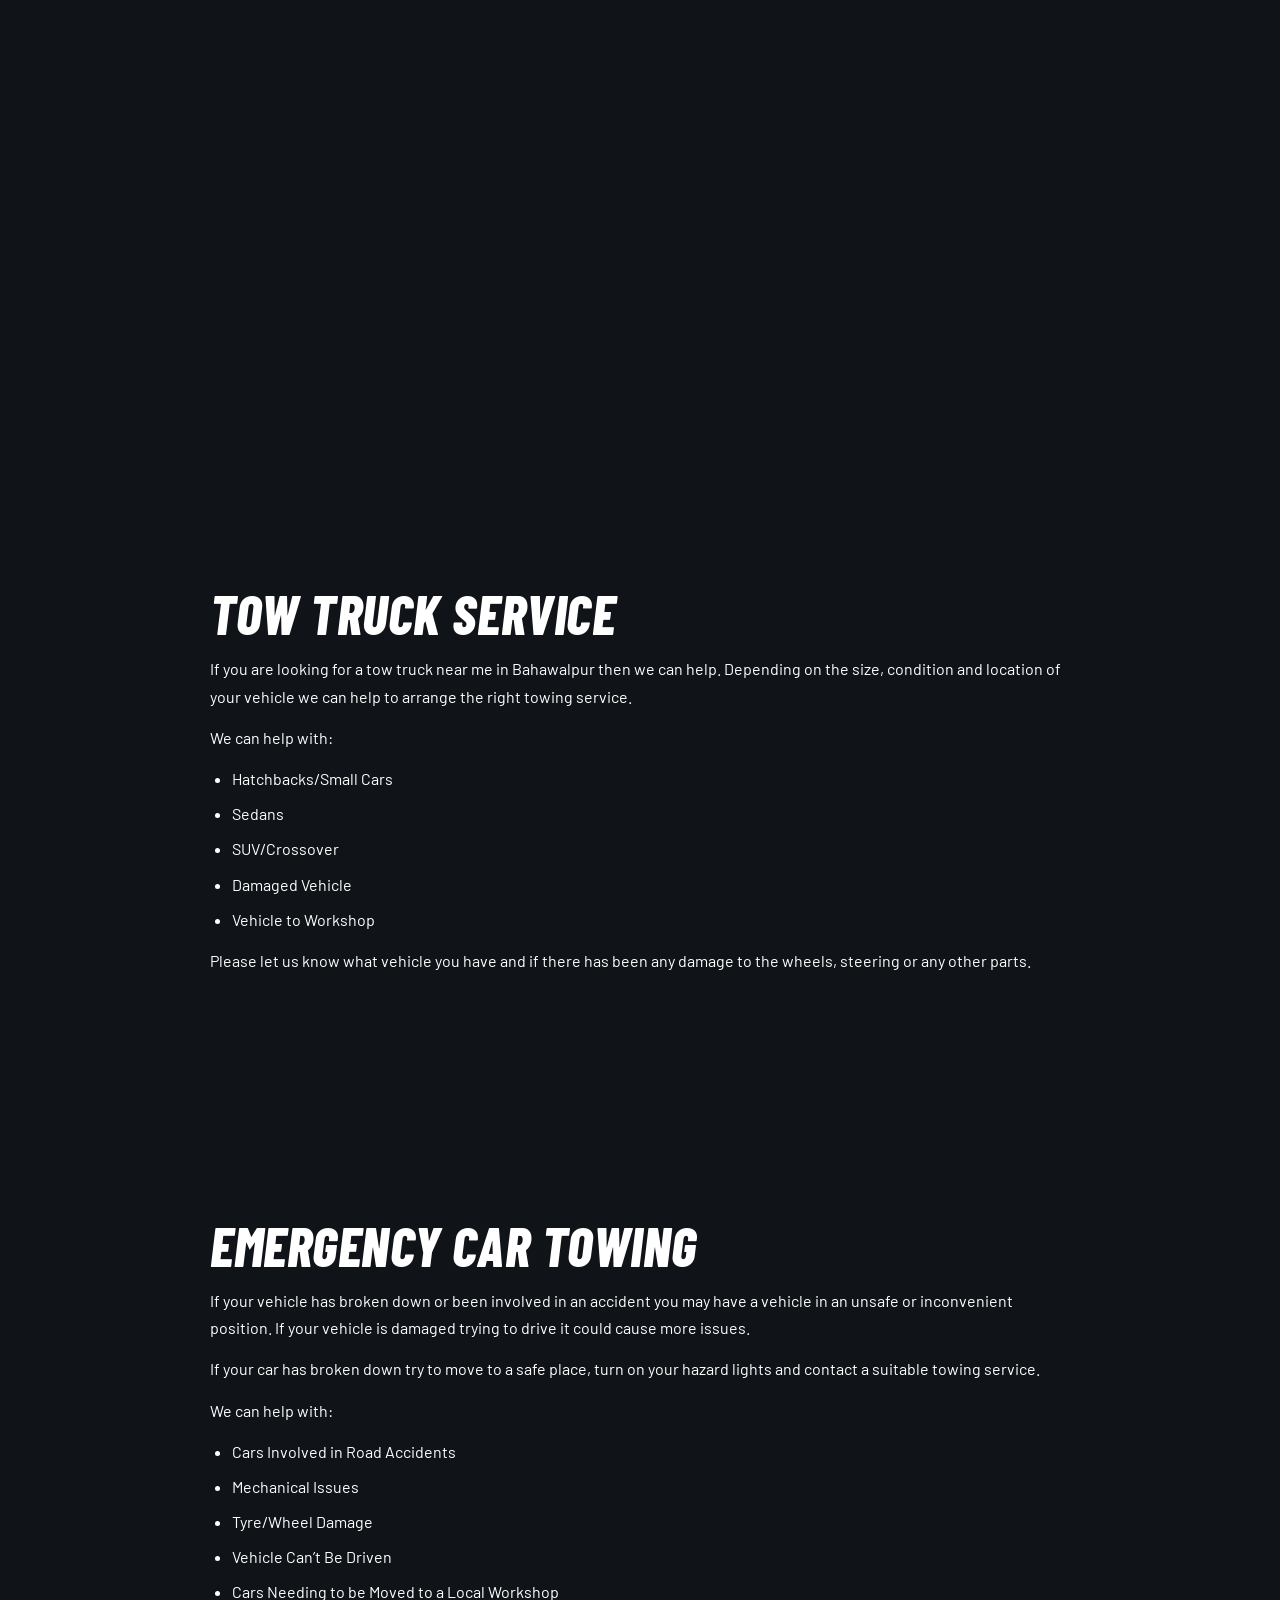
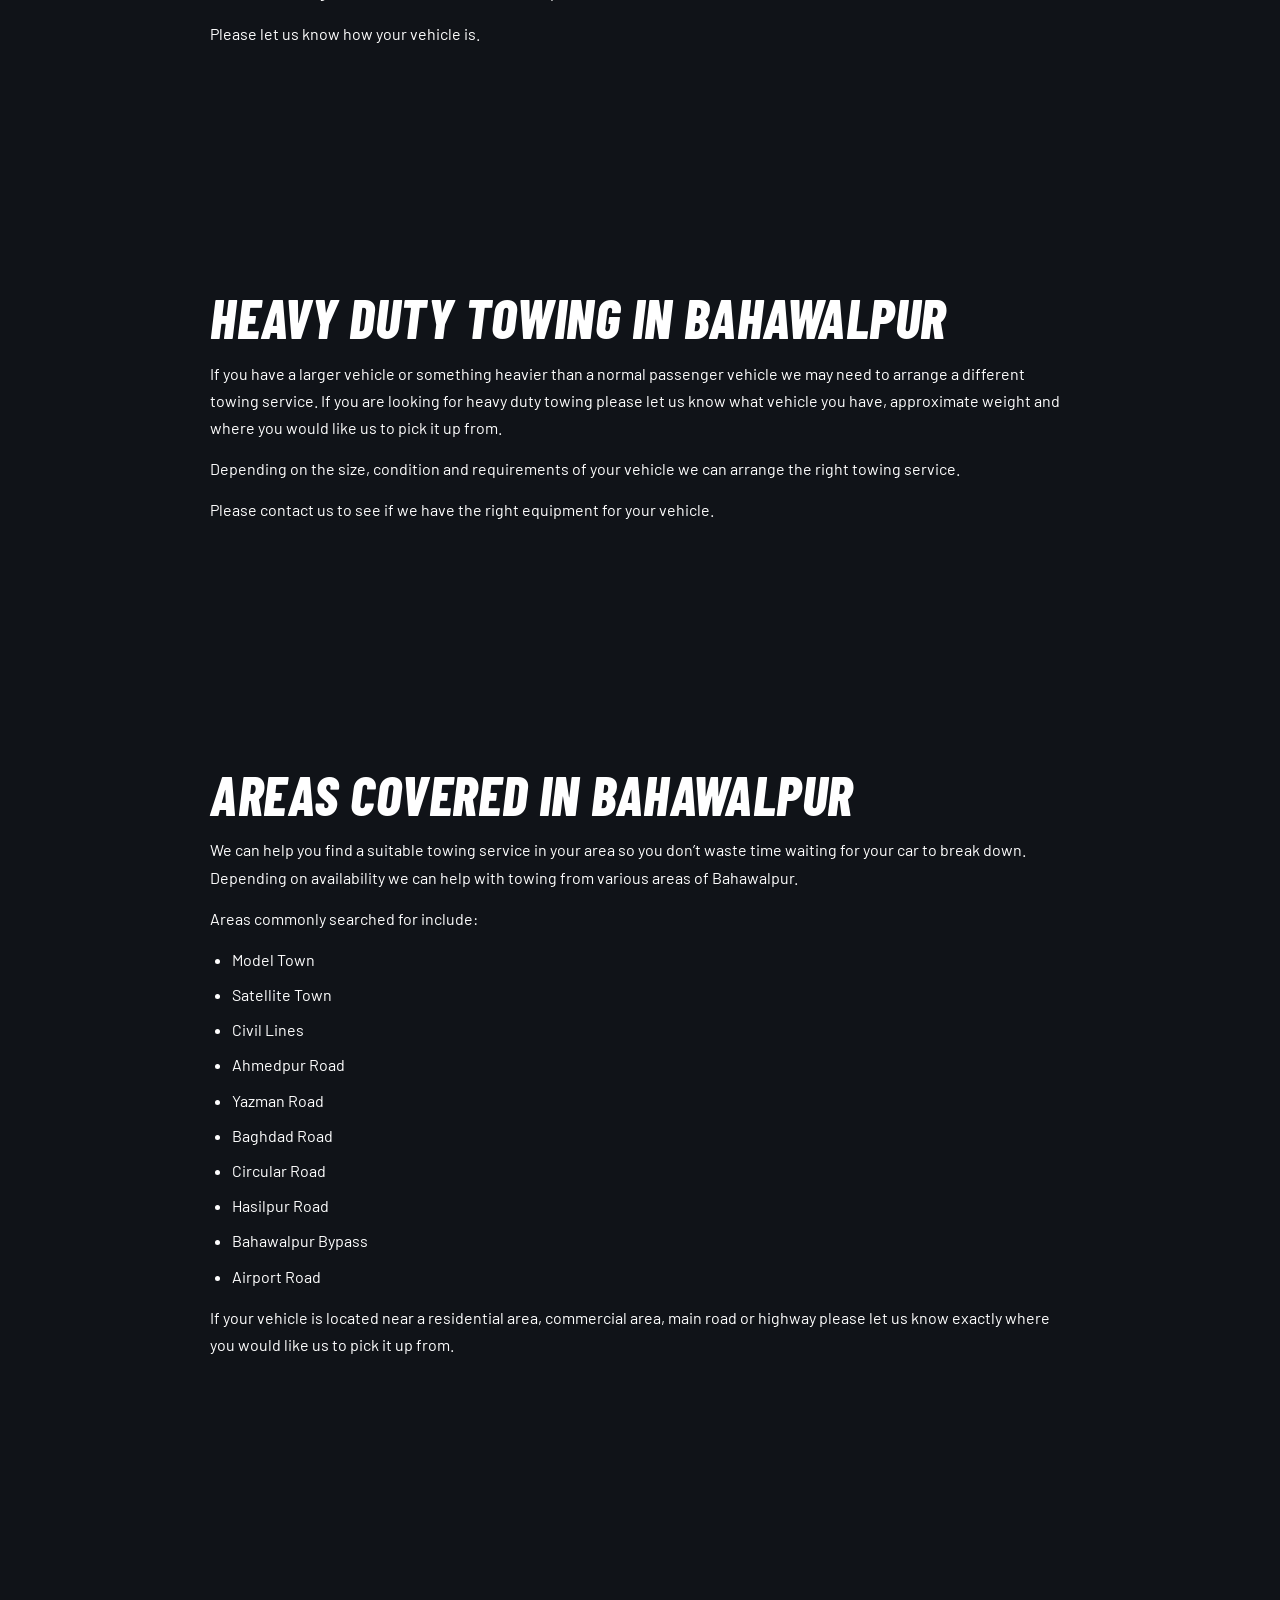
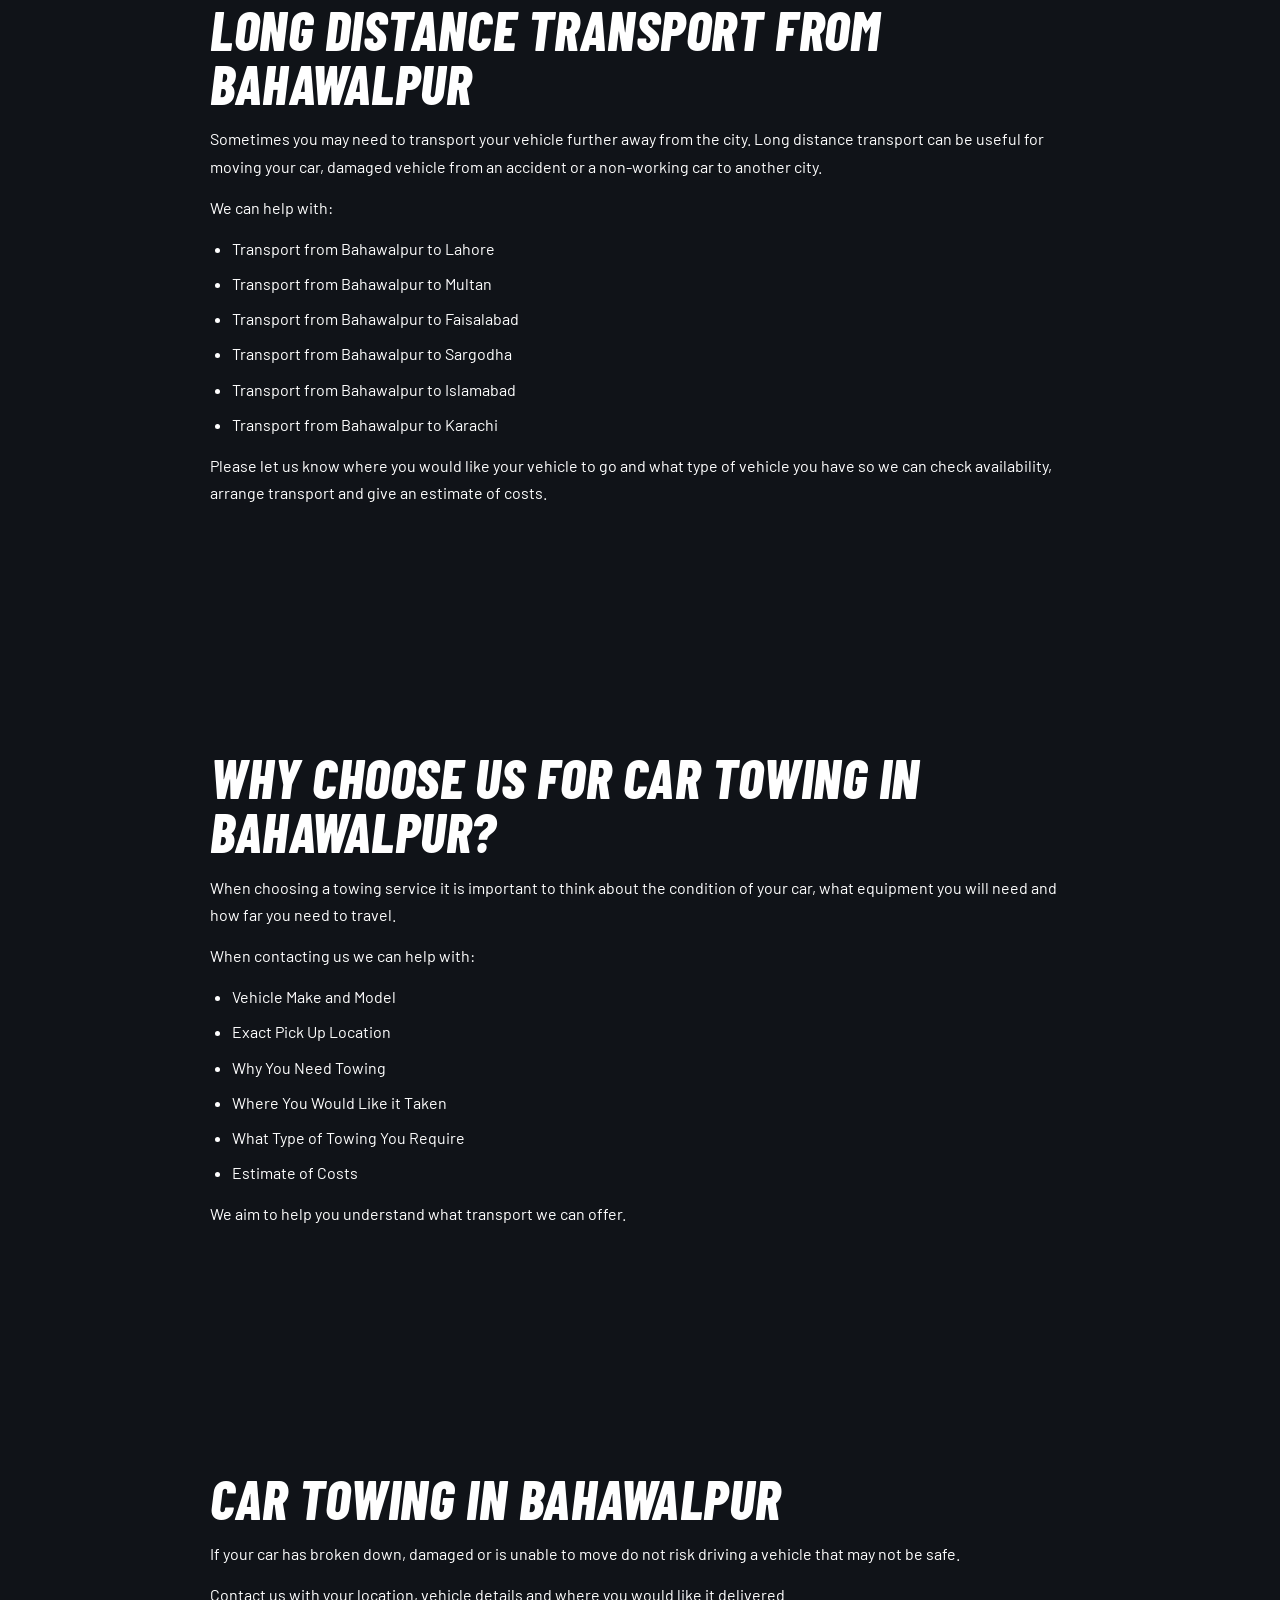
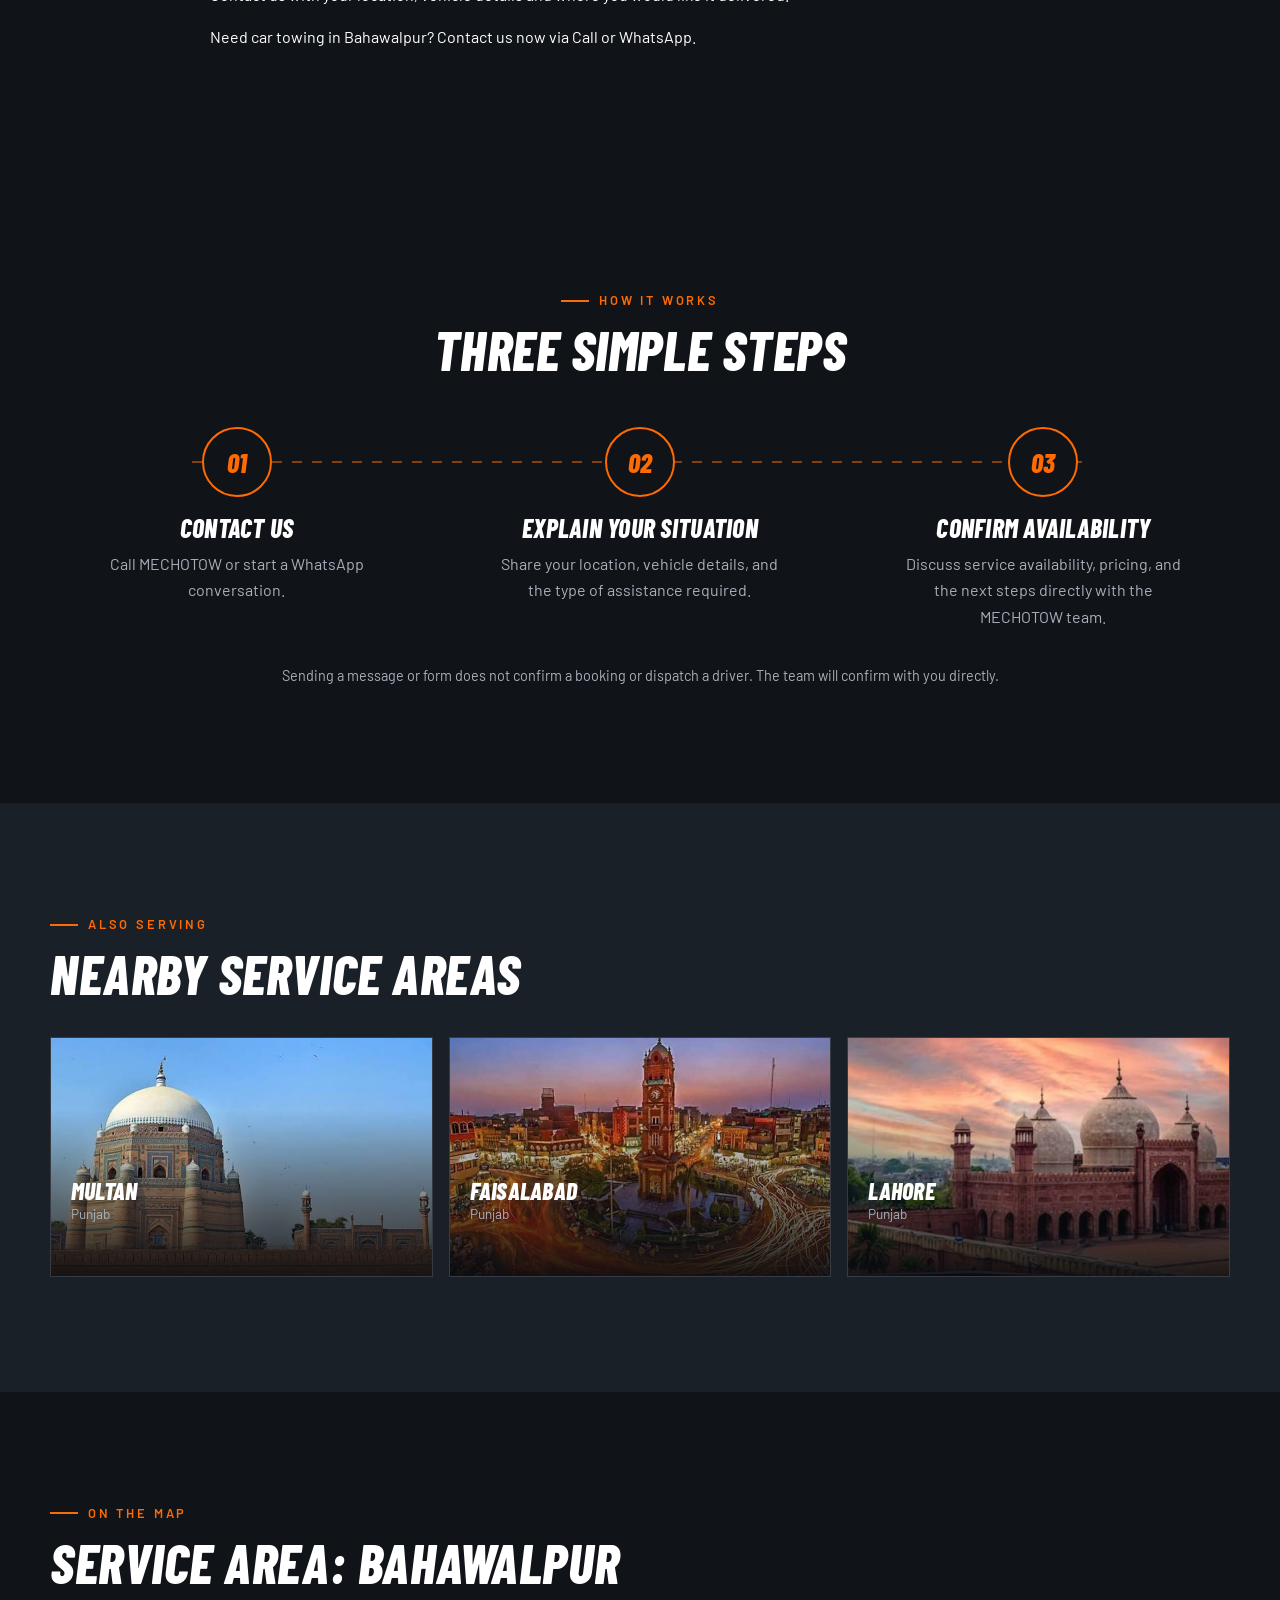
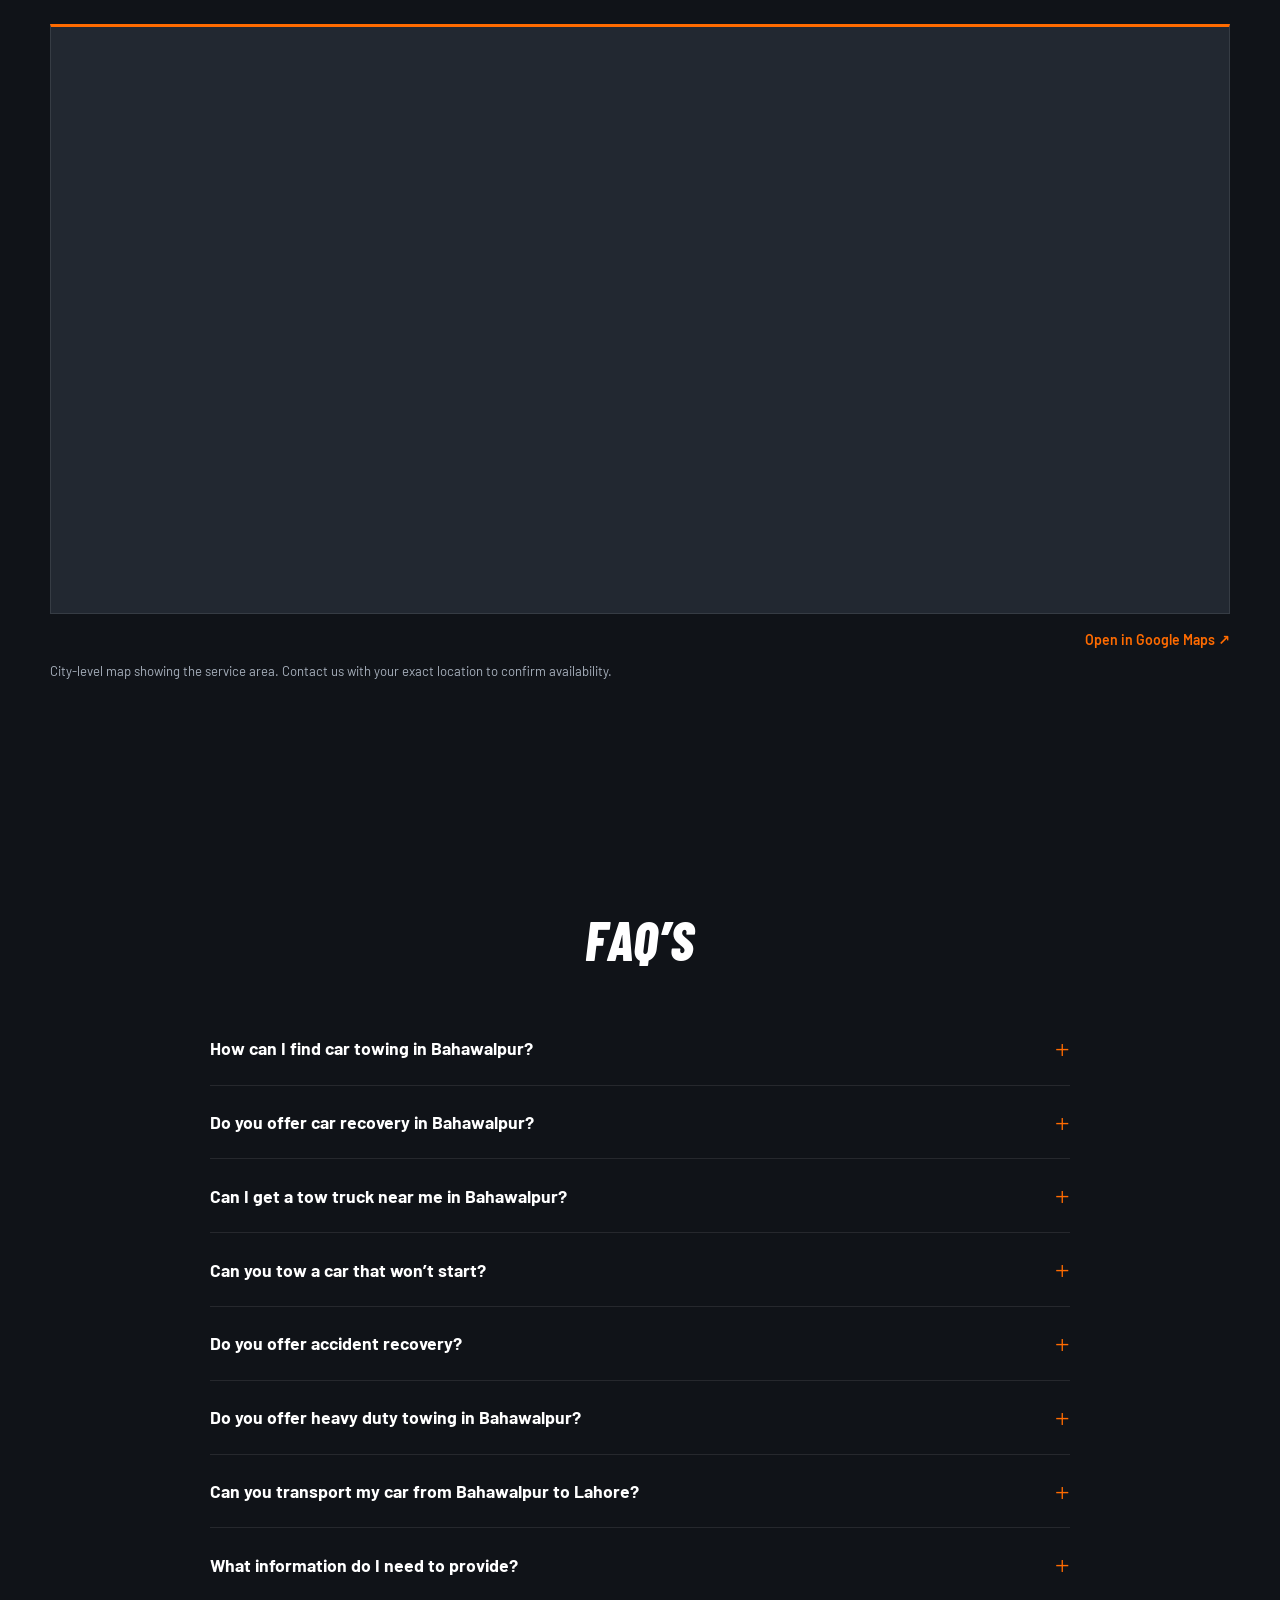
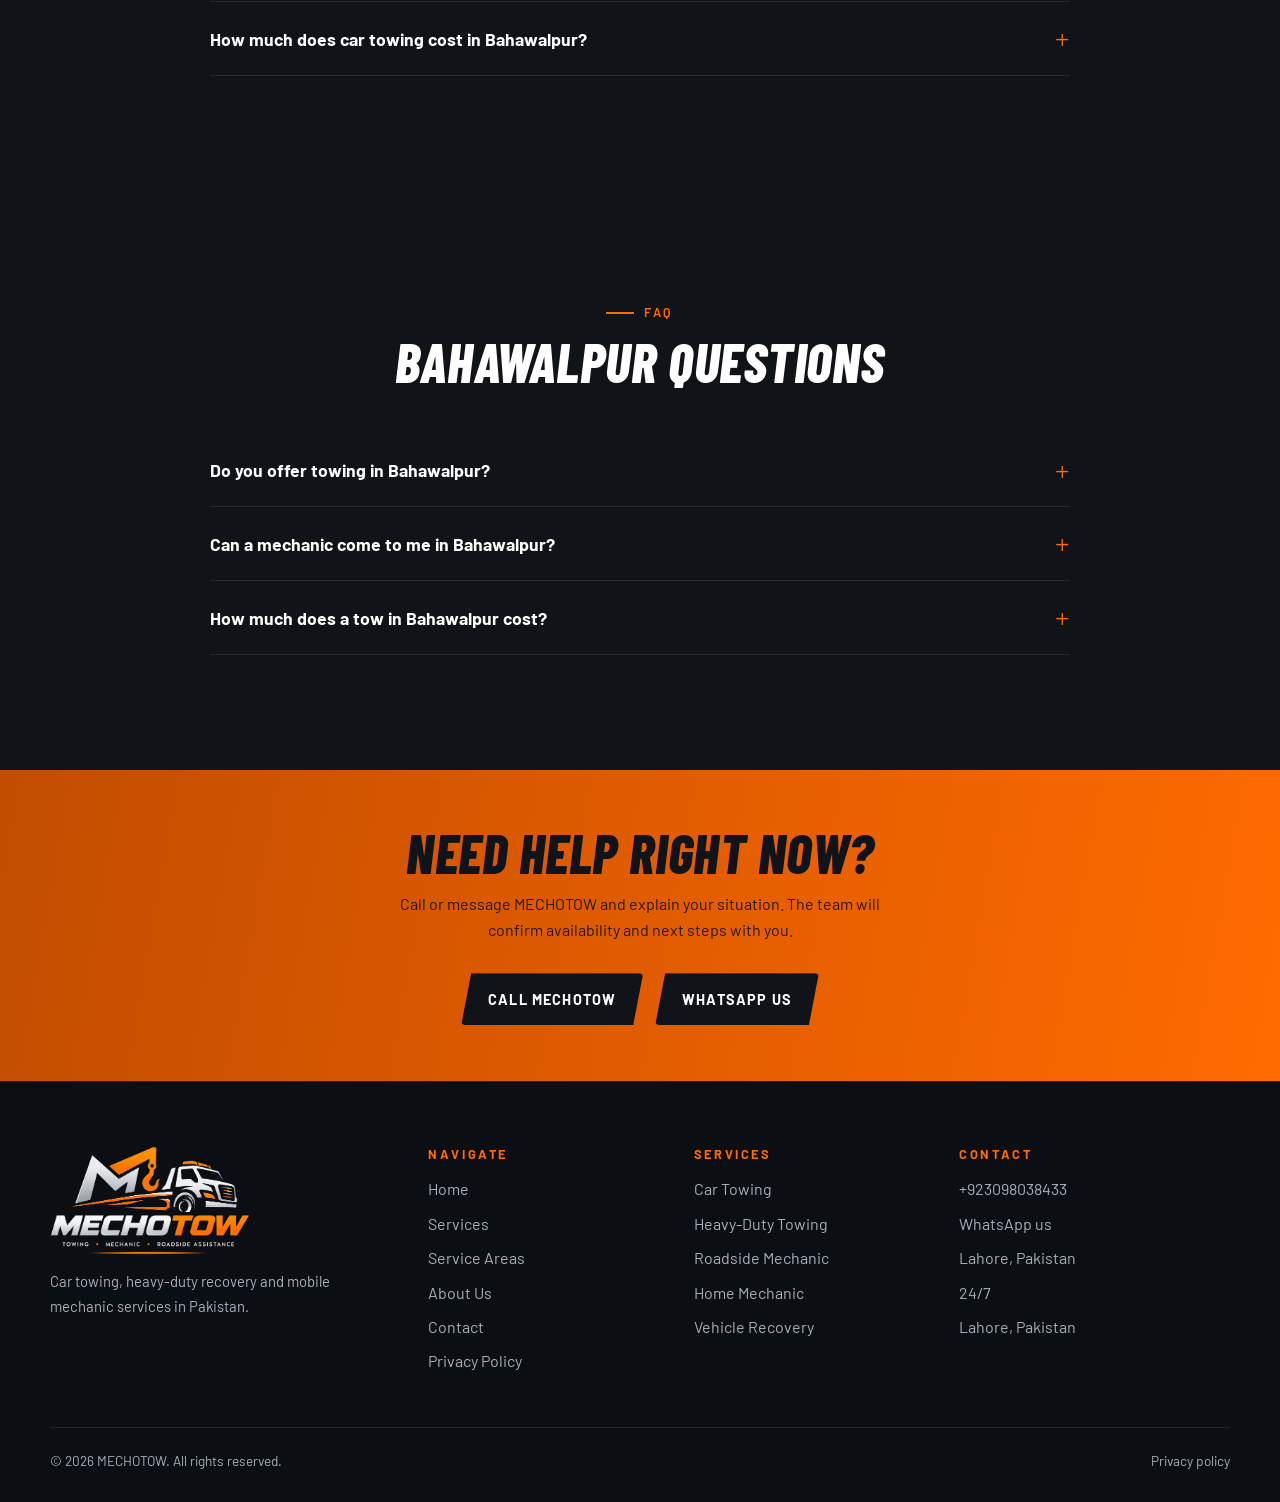
==== commit 9c77c3c6: "Update Bahawalpur page with new content and SEO final" ====
--- a/bahawalpur.html
+++ b/bahawalpur.html
@@ -1,31 +1,157 @@
 <!DOCTYPE html>
 <html lang="en"><head><meta charset="utf-8"><meta name="viewport" content="width=device-width, initial-scale=1, viewport-fit=cover">
-<title>Towing &amp; Mechanic Services in Bahawalpur | MECHOTOW</title><meta name="description" content="MECHOTOW car towing, vehicle recovery and mobile mechanic services in Bahawalpur, Punjab. Call or WhatsApp to confirm availability.">
-<meta property="og:title" content="Towing &amp; Mechanic Services in Bahawalpur | MECHOTOW"><meta property="og:description" content="MECHOTOW car towing, vehicle recovery and mobile mechanic services in Bahawalpur, Punjab. Call or WhatsApp to confirm availability."><meta property="og:type" content="website"><meta property="og:image" content="assets/img/cities/bahawalpur.jpg">
+<title>Car Towing in Bahawalpur – Vehicle Recovery &amp; Tow Truck Service</title><meta name="description" content="Need car towing in Bahawalpur? Get assistance with vehicle breakdowns, accident recovery, roadside towing and safe car transportation. Contact us today!">
+<meta property="og:title" content="Car Towing in Bahawalpur – Vehicle Recovery &amp; Tow Truck Service"><meta property="og:description" content="Need car towing in Bahawalpur? Get assistance with vehicle breakdowns, accident recovery, roadside towing and safe car transportation. Contact us today!"><meta property="og:type" content="website"><meta property="og:image" content="assets/img/cities/bahawalpur.jpg">
 <meta name="theme-color" content="#101318"><link rel="icon" href="assets/img/favicon.png">
 <link rel="preconnect" href="https://fonts.googleapis.com"><link rel="preconnect" href="https://fonts.gstatic.com" crossorigin>
 <link href="https://fonts.googleapis.com/css2?family=Barlow+Condensed:ital,wght@1,700;1,800&family=Barlow:wght@400;500;600&display=swap" rel="stylesheet">
 <link rel="stylesheet" href="css/style.css">
+<style>.seo{max-width:860px}.seo h2{margin-bottom:14px}.seo p{margin:0 0 14px;line-height:1.7}.seo ul,.seo ol{margin:0 0 14px;padding-left:22px;line-height:1.7}.seo li{margin-bottom:8px}</style>
 <script type="application/ld+json" id="ld">{"@context":"https://schema.org","@type":"AutoTowing","name":"MECHOTOW","areaServed":{"@type":"City","name":"Bahawalpur"},"description":"Car towing, heavy-duty recovery, roadside mechanic and home mechanic services in Pakistan.","image":"assets/img/og-image.jpg"}</script>
 </head><body><header id="hd"><div class="wrap nav"><a class="brand" href="index.html" aria-label="MECHOTOW home"><img src="assets/img/logo-mark.webp" alt="" width="72" height="40"><b>MECHO<i>TOW</i></b></a>
 <button class="burger" id="bg" aria-label="Menu" aria-expanded="false" aria-controls="lk"><i></i><i></i><i></i></button>
 <nav class="links" id="lk" aria-label="Main"><a href="index.html">Home</a><a href="services.html">Services</a><div class="dd"><button class="ddb" id="ddbtn" type="button" aria-expanded="false" aria-controls="ddm">Service Areas <svg viewBox="0 0 24 24" width="16" height="16" fill="none" stroke="currentColor" stroke-width="2.4"><path d="M6 9l6 6 6-6"/></svg></button><div class="ddm" id="ddm"><a href="service-areas.html" class="all">All service areas →</a><a href="lahore.html">Lahore</a><a href="islamabad.html">Islamabad</a><a href="rawalpindi.html">Rawalpindi</a><a href="faisalabad.html">Faisalabad</a><a href="multan.html">Multan</a><a href="gujranwala.html">Gujranwala</a><a href="sialkot.html">Sialkot</a><a href="sargodha.html">Sargodha</a><a href="bahawalpur.html">Bahawalpur</a></div></div><a href="about.html">About Us</a><a href="contact.html">Contact</a><a class="btn p sm" data-wa="tow" href="contact.html">Emergency Help</a></nav></div></header><main><section class="chero"><img class="bgi" src="assets/img/cities/bahawalpur.jpg" alt="Bahawalpur, Pakistan" fetchpriority="high"><div class="wrap"><div class="crumb"><a href="index.html">Home</a> / <a href="service-areas.html">Service Areas</a> / Bahawalpur</div>
-<h1><span class="line"><span>Towing &amp; Mechanic in <em style="color:var(--o);font-style:inherit">Bahawalpur</em></span></span></h1><p class="lead fade">Car towing, vehicle recovery and mobile mechanic help in Bahawalpur, Punjab. Tell us where you are and what happened.</p>
+<h1><span class="line"><span>Car Towing in <em style="color:var(--o);font-style:inherit">Bahawalpur</em></span></span></h1><p class="lead fade">Your vehicle may break down at any time. If your car has broken down on a busy road, or there is a mechanical issue, we can help you get reliable car towing in Bahawalpur.</p>
 <div class="ctas fade"><a class="btn p" data-wa="tow" data-msg="Hello MECHOTOW, I need emergency car towing in Bahawalpur." href="contact.html?service=tow">Get Help in Bahawalpur</a><a class="btn" data-call href="contact.html">Call MECHOTOW</a></div>
 <div class="chips fade"><span>Towing</span><span>Mechanic</span><span>Recovery</span></div></div></section>
+
 <section><div class="wrap"><div class="rv"><div class="eyebrow">Services in Bahawalpur</div><h2>How we can help in Bahawalpur</h2><p class="lead">Choose a service to open WhatsApp with your city already mentioned.</p></div><div class="ov"><article class="sv rv" style="--d:0.0s"><div class="im cut"><img src="assets/img/car-towing.webp" alt="Car Towing in Bahawalpur" loading="lazy"></div><div class="sb"><h3>Car Towing</h3><p>Need car towing in Bahawalpur? Message MECHOTOW with your location and vehicle details.</p><div class="sa"><a class="btn p sm" data-wa="tow" data-msg="Hello MECHOTOW, I need car towing in Bahawalpur." href="contact.html?service=tow">WhatsApp</a><a class="btn sm" data-call href="contact.html">Call</a></div></div></article><article class="sv rv" style="--d:0.1s"><div class="im cut"><img src="assets/img/heavy-duty-towing.webp" alt="Heavy-Duty Towing in Bahawalpur" loading="lazy"></div><div class="sb"><h3>Heavy-Duty Towing</h3><p>Need heavy-duty towing in Bahawalpur? Message MECHOTOW with your location and vehicle details.</p><div class="sa"><a class="btn p sm" data-wa="heavy" data-msg="Hello MECHOTOW, I need heavy-duty towing in Bahawalpur." href="contact.html?service=heavy">WhatsApp</a><a class="btn sm" data-call href="contact.html">Call</a></div></div></article><article class="sv rv" style="--d:0.2s"><div class="im"><img src="assets/img/roadside-mechanic.jpg" alt="Roadside Mechanic in Bahawalpur" loading="lazy"></div><div class="sb"><h3>Roadside Mechanic</h3><p>Need roadside mechanic assistance in Bahawalpur? Message MECHOTOW with your location and vehicle details.</p><div class="sa"><a class="btn p sm" data-wa="road" data-msg="Hello MECHOTOW, I need roadside mechanic assistance in Bahawalpur." href="contact.html?service=road">WhatsApp</a><a class="btn sm" data-call href="contact.html">Call</a></div></div></article><article class="sv rv" style="--d:0.0s"><div class="im"><img src="assets/img/home-mechanic.jpg" alt="Home Mechanic in Bahawalpur" loading="lazy"></div><div class="sb"><h3>Home Mechanic</h3><p>Need a home mechanic visit in Bahawalpur? Message MECHOTOW with your location and vehicle details.</p><div class="sa"><a class="btn p sm" data-wa="home" data-msg="Hello MECHOTOW, I need a home mechanic visit in Bahawalpur." href="contact.html?service=home">WhatsApp</a><a class="btn sm" data-call href="contact.html">Call</a></div></div></article><article class="sv rv" style="--d:0.1s"><div class="im"><img src="assets/img/breakdown-inspection.jpg" alt="Breakdown Assistance in Bahawalpur" loading="lazy"></div><div class="sb"><h3>Breakdown Assistance</h3><p>Need breakdown assistance in Bahawalpur? Message MECHOTOW with your location and vehicle details.</p><div class="sa"><a class="btn p sm" data-wa="breakdown" data-msg="Hello MECHOTOW, I need breakdown assistance in Bahawalpur." href="contact.html?service=breakdown">WhatsApp</a><a class="btn sm" data-call href="contact.html">Call</a></div></div></article><article class="sv rv" style="--d:0.2s"><div class="im"><img src="assets/img/vehicle-recovery.jpg" alt="Vehicle Recovery in Bahawalpur" loading="lazy"></div><div class="sb"><h3>Vehicle Recovery</h3><p>Need vehicle recovery in Bahawalpur? Message MECHOTOW with your location and vehicle details.</p><div class="sa"><a class="btn p sm" data-wa="recovery" data-msg="Hello MECHOTOW, I need vehicle recovery in Bahawalpur." href="contact.html?service=recovery">WhatsApp</a><a class="btn sm" data-call href="contact.html">Call</a></div></div></article></div></div></section>
+
+<section><div class="wrap seo rv"><p>Our vehicle towing service can help with car towing for drivers in Bahawalpur. If you have a small car or sedan, or a large vehicle we can help to arrange the right towing service for your needs.</p></div></section>
+
+<section><div class="wrap seo rv"><h2>Professional Car Towing in Bahawalpur</h2>
+<p>If your vehicle is unable to continue its journey, we can help you with professional towing. Our car towing service can help drivers in Bahawalpur with breakdowns, damaged vehicles and getting your vehicle to the workshop.</p>
+<p>We can help with:</p>
+<ul>
+<li>Car Breakdowns</li>
+<li>Damaged Vehicles from Accidents</li>
+<li>Vehicle Shifting to Mechanic/Workshop</li>
+<li>Non-Starting Cars</li>
+<li>Local/Intercity Transport</li>
+<li>Various Passenger Vehicles</li>
+</ul>
+<p>Please let us know where you would like us to pick up your vehicle, what type of vehicle you have and where you would like it delivered.</p></div></section>
+
+<section><div class="wrap seo rv"><h2>Car Recovery Service Near Me</h2>
+<p>If you are looking for a car recovery service near me, it is likely that you require assistance where you are. Whether you are driving through Bahawalpur or within the city itself, you may experience an unexpected problem with your vehicle.</p>
+<p>We can help with:</p>
+<ul>
+<li>Engine/Mechanical Issues</li>
+<li>Vehicle Won’t Start</li>
+<li>Moving a Vehicle from an Accident</li>
+<li>Vehicle Cannot Be Driven Safely</li>
+<li>Moving a Vehicle from the Side of the Road</li>
+<li>Moving a Vehicle to a Repair Workshop</li>
+</ul>
+<p>Please provide accurate details of where you are located.</p></div></section>
+
+<section><div class="wrap seo rv"><h2>Tow Truck Service</h2>
+<p>If you are looking for a tow truck near me in Bahawalpur then we can help. Depending on the size, condition and location of your vehicle we can help to arrange the right towing service.</p>
+<p>We can help with:</p>
+<ul>
+<li>Hatchbacks/Small Cars</li>
+<li>Sedans</li>
+<li>SUV/Crossover</li>
+<li>Damaged Vehicle</li>
+<li>Vehicle to Workshop</li>
+</ul>
+<p>Please let us know what vehicle you have and if there has been any damage to the wheels, steering or any other parts.</p></div></section>
+
+<section><div class="wrap seo rv"><h2>Emergency Car Towing</h2>
+<p>If your vehicle has broken down or been involved in an accident you may have a vehicle in an unsafe or inconvenient position. If your vehicle is damaged trying to drive it could cause more issues.</p>
+<p>If your car has broken down try to move to a safe place, turn on your hazard lights and contact a suitable towing service.</p>
+<p>We can help with:</p>
+<ul>
+<li>Cars Involved in Road Accidents</li>
+<li>Mechanical Issues</li>
+<li>Tyre/Wheel Damage</li>
+<li>Vehicle Can’t Be Driven</li>
+<li>Cars Needing to be Moved to a Local Workshop</li>
+</ul>
+<p>Please let us know how your vehicle is.</p></div></section>
+
+<section><div class="wrap seo rv"><h2>Heavy Duty Towing in Bahawalpur</h2>
+<p>If you have a larger vehicle or something heavier than a normal passenger vehicle we may need to arrange a different towing service. If you are looking for heavy duty towing please let us know what vehicle you have, approximate weight and where you would like us to pick it up from.</p>
+<p>Depending on the size, condition and requirements of your vehicle we can arrange the right towing service.</p>
+<p>Please contact us to see if we have the right equipment for your vehicle.</p></div></section>
+
+<section><div class="wrap seo rv"><h2>Areas Covered in Bahawalpur</h2>
+<p>We can help you find a suitable towing service in your area so you don’t waste time waiting for your car to break down. Depending on availability we can help with towing from various areas of Bahawalpur.</p>
+<p>Areas commonly searched for include:</p>
+<ul>
+<li>Model Town</li>
+<li>Satellite Town</li>
+<li>Civil Lines</li>
+<li>Ahmedpur Road</li>
+<li>Yazman Road</li>
+<li>Baghdad Road</li>
+<li>Circular Road</li>
+<li>Hasilpur Road</li>
+<li>Bahawalpur Bypass</li>
+<li>Airport Road</li>
+</ul>
+<p>If your vehicle is located near a residential area, commercial area, main road or highway please let us know exactly where you would like us to pick it up from.</p></div></section>
+
+<section><div class="wrap seo rv"><h2>Long Distance Transport from Bahawalpur</h2>
+<p>Sometimes you may need to transport your vehicle further away from the city. Long distance transport can be useful for moving your car, damaged vehicle from an accident or a non-working car to another city.</p>
+<p>We can help with:</p>
+<ul>
+<li>Transport from Bahawalpur to Lahore</li>
+<li>Transport from Bahawalpur to Multan</li>
+<li>Transport from Bahawalpur to Faisalabad</li>
+<li>Transport from Bahawalpur to Sargodha</li>
+<li>Transport from Bahawalpur to Islamabad</li>
+<li>Transport from Bahawalpur to Karachi</li>
+</ul>
+<p>Please let us know where you would like your vehicle to go and what type of vehicle you have so we can check availability, arrange transport and give an estimate of costs.</p></div></section>
+
+<section><div class="wrap seo rv"><h2>Why Choose Us for Car Towing in Bahawalpur?</h2>
+<p>When choosing a towing service it is important to think about the condition of your car, what equipment you will need and how far you need to travel.</p>
+<p>When contacting us we can help with:</p>
+<ul>
+<li>Vehicle Make and Model</li>
+<li>Exact Pick Up Location</li>
+<li>Why You Need Towing</li>
+<li>Where You Would Like it Taken</li>
+<li>What Type of Towing You Require</li>
+<li>Estimate of Costs</li>
+</ul>
+<p>We aim to help you understand what transport we can offer.</p></div></section>
+
+<section><div class="wrap seo rv"><h2>Car Towing in Bahawalpur</h2>
+<p>If your car has broken down, damaged or is unable to move do not risk driving a vehicle that may not be safe.</p>
+<p>Contact us with your location, vehicle details and where you would like it delivered.</p>
+<p>Need car towing in Bahawalpur? Contact us now via Call or WhatsApp.</p></div></section>
+
 <section><div class="wrap"><div class="rv" style="text-align:center"><div class="eyebrow" style="justify-content:center">How it works</div><h2>Three simple steps</h2></div><div class="st">
 <div class="step rv"><div class="n">01</div><h3>Contact Us</h3><p>Call MECHOTOW or start a WhatsApp conversation.</p></div>
 <div class="step rv" style="--d:.12s"><div class="n">02</div><h3>Explain Your Situation</h3><p>Share your location, vehicle details, and the type of assistance required.</p></div>
 <div class="step rv" style="--d:.24s"><div class="n">03</div><h3>Confirm Availability</h3><p>Discuss service availability, pricing, and the next steps directly with the MECHOTOW team.</p></div></div>
 <p class="note">Sending a message or form does not confirm a booking or dispatch a driver. The team will confirm with you directly.</p></div></section>
+
 <section class="band"><div class="wrap"><div class="rv"><div class="eyebrow">Also serving</div><h2>Nearby service areas</h2></div><div class="mini"><a class="cc rv" href="multan.html" aria-label="Multan service area"><img src="assets/img/cities/multan-sm.jpg" alt="Multan, Pakistan" loading="lazy"><div><h3>Multan</h3><span>Punjab</span><em>View services →</em></div></a><a class="cc rv" href="faisalabad.html" aria-label="Faisalabad service area"><img src="assets/img/cities/faisalabad-sm.jpg" alt="Faisalabad, Pakistan" loading="lazy"><div><h3>Faisalabad</h3><span>Punjab</span><em>View services →</em></div></a><a class="cc rv" href="lahore.html" aria-label="Lahore service area"><img src="assets/img/cities/lahore-sm.jpg" alt="Lahore, Pakistan" loading="lazy"><div><h3>Lahore</h3><span>Punjab</span><em>View services →</em></div></a></div></div></section>
+
 <section><div class="wrap"><div class="rv"><div class="eyebrow">On the map</div><h2>Service area: Bahawalpur</h2></div><div class="mapwrap rv" data-map="Bahawalpur, Pakistan"><div class="mapbox"></div><div class="mapbar"><a href="#" target="_blank" rel="noopener">Open in Google Maps ↗</a></div><p class="mapnote">City-level map showing the service area. Contact us with your exact location to confirm availability.</p></div></div></section>
-<section><div class="wrap"><div class="rv" style="text-align:center"><div class="eyebrow" style="justify-content:center">FAQ</div><h2>Bahawalpur questions</h2></div><div class="faq rv"><details><summary>Do you offer towing in Bahawalpur?</summary><div class="ans"><div><p>MECHOTOW lists Bahawalpur as a service area. Contact us with your exact location and vehicle details and the team will confirm availability.</p></div></div></details><details><summary>Can a mechanic come to me in Bahawalpur?</summary><div class="ans"><div><p>Roadside and home mechanic visits are offered for suitable issues. Describe the problem and your location in Bahawalpur and we will tell you what is possible.</p></div></div></details><details><summary>How much does a tow in Bahawalpur cost?</summary><div class="ans"><div><p>Pricing depends on the service, distance and vehicle. We do not list fixed prices, so please contact MECHOTOW for a quote.</p></div></div></details></div></div></section><section class="cta"><div class="wrap rv"><h2>Need help right now?</h2><p>Call or message MECHOTOW and explain your situation. The team will confirm availability and next steps with you.</p><div class="ctas" style="justify-content:center"><a class="btn" data-call href="contact.html">Call MECHOTOW</a><a class="btn" data-wa="tow" href="contact.html">WhatsApp Us</a></div></div></section></main><footer><div class="wrap"><div class="fg">
+
+<section><div class="wrap"><div class="rv" style="text-align:center"><h2>FAQ’s</h2></div><div class="faq rv">
+<details><summary>How can I find car towing in Bahawalpur?</summary><div class="ans"><div><p>Search online for car towing in Bahawalpur or contact a local towing provider. Let them know what type of vehicle you have and where exactly you are.</p></div></div></details>
+<details><summary>Do you offer car recovery in Bahawalpur?</summary><div class="ans"><div><p>We can help with vehicle recovery requirements. This includes breakdowns, damaged vehicles from an accident and getting your car to a workshop. Please check availability.</p></div></div></details>
+<details><summary>Can I get a tow truck near me in Bahawalpur?</summary><div class="ans"><div><p>Let us know where you are and what type of vehicle you have so we can see if we can arrange a suitable tow truck.</p></div></div></details>
+<details><summary>Can you tow a car that won’t start?</summary><div class="ans"><div><p>Yes we can help with towing a car that won’t start. Depending on the condition of the vehicle we can arrange the right towing service to get it to a workshop or somewhere else.</p></div></div></details>
+<details><summary>Do you offer accident recovery?</summary><div class="ans"><div><p>We can help with transporting damaged vehicles from an accident. Please let us know what damage has been done so we can see what towing equipment we will need.</p></div></div></details>
+<details><summary>Do you offer heavy duty towing in Bahawalpur?</summary><div class="ans"><div><p>Depending on the size, weight, availability of equipment and location we can offer heavy duty towing. Please let us know what type of vehicle you have.</p></div></div></details>
+<details><summary>Can you transport my car from Bahawalpur to Lahore?</summary><div class="ans"><div><p>We can help with intercity transport. Please let us know what type of vehicle you have and where you would like us to pick it up from so we can give you an estimate.</p></div></div></details>
+<details><summary>What information do I need to provide?</summary><div class="ans"><div><p>You will need to let us know where you are, what vehicle you have, why you need it towed and where you would like it to go.</p></div></div></details>
+<details><summary>How much does car towing cost in Bahawalpur?</summary><div class="ans"><div><p>The cost will depend on how far you need to travel, what type of vehicle you have, what condition it is in, where you would like us to pick it up from and what equipment you will require. Please contact us for an estimate.</p></div></div></details>
+</div></div></section>
+
+<section><div class="wrap"><div class="rv" style="text-align:center"><div class="eyebrow" style="justify-content:center">FAQ</div><h2>Bahawalpur questions</h2></div><div class="faq rv"><details><summary>Do you offer towing in Bahawalpur?</summary><div class="ans"><div><p>MECHOTOW lists Bahawalpur as a service area. Contact us with your exact location and vehicle details and the team will confirm availability.</p></div></div></details><details><summary>Can a mechanic come to me in Bahawalpur?</summary><div class="ans"><div><p>Roadside and home mechanic visits are offered for suitable issues. Describe the problem and your location in Bahawalpur and we will tell you what is possible.</p></div></div></details><details><summary>How much does a tow in Bahawalpur cost?</summary><div class="ans"><div><p>Pricing depends on the service, distance and vehicle. We do not list fixed prices, so please contact MECHOTOW for a quote.</p></div></div></details></div></div></section>
+
+<section class="cta"><div class="wrap rv"><h2>Need help right now?</h2><p>Call or message MECHOTOW and explain your situation. The team will confirm availability and next steps with you.</p><div class="ctas" style="justify-content:center"><a class="btn" data-call href="contact.html">Call MECHOTOW</a><a class="btn" data-wa="tow" href="contact.html">WhatsApp Us</a></div></div></section></main><footer><div class="wrap"><div class="fg">
 <div><img src="assets/img/logo.webp" alt="MECHOTOW logo" width="200" height="107" loading="lazy"><p>Car towing, heavy-duty recovery and mobile mechanic services in Pakistan.</p></div>
 <div><h4>Navigate</h4><ul><li><a href="index.html">Home</a></li><li><a href="services.html">Services</a></li><li><a href="service-areas.html">Service Areas</a></li><li><a href="about.html">About Us</a></li><li><a href="contact.html">Contact</a></li><li><a href="privacy.html">Privacy Policy</a></li></ul></div>
 <div><h4>Services</h4><ul><li><a href="services.html#car-towing">Car Towing</a></li><li><a href="services.html#heavy-duty">Heavy-Duty Towing</a></li><li><a href="services.html#roadside">Roadside Mechanic</a></li><li><a href="services.html#home">Home Mechanic</a></li><li><a href="services.html#recovery">Vehicle Recovery</a></li></ul></div>
 <div><h4>Contact</h4><ul><li><a data-call data-phone href="contact.html">Phone</a></li><li><a data-wa="tow" href="contact.html">WhatsApp us</a></li><li data-area></li><li data-hours></li><li data-addr></li><li id="soc"></li></ul></div>
 </div><div class="fb"><span>© <span data-yr></span> MECHOTOW. All rights reserved.</span><a href="privacy.html">Privacy policy</a></div></div></footer>
 <nav class="mb" aria-label="Quick contact"><a data-call href="contact.html">Call</a><a class="w" data-wa="tow" href="contact.html">WhatsApp</a></nav><div class="toast" id="ts" role="status" aria-live="polite"></div>
-<script src="js/config.js"></script><script src="js/main.js"></script></body></html>+<script src="js/config.js"></script><script src="js/main.js"></script></body></html>
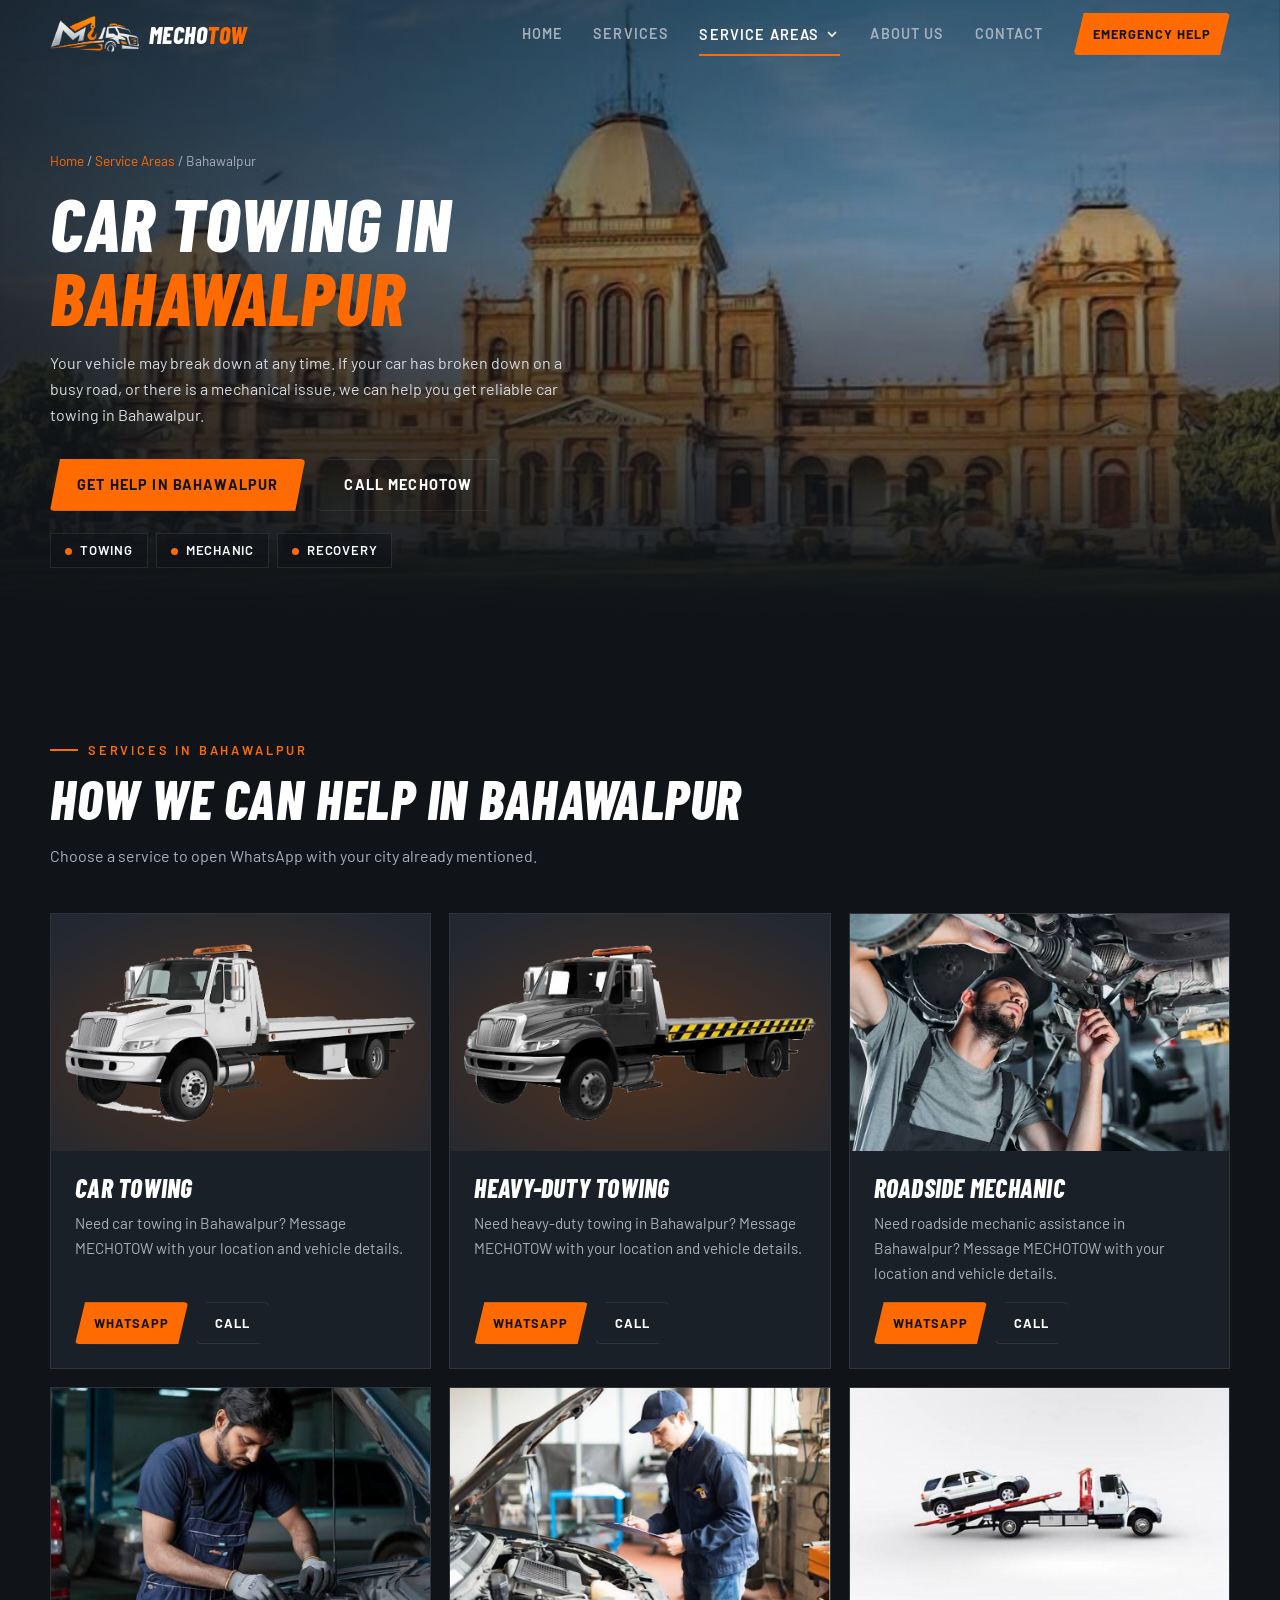
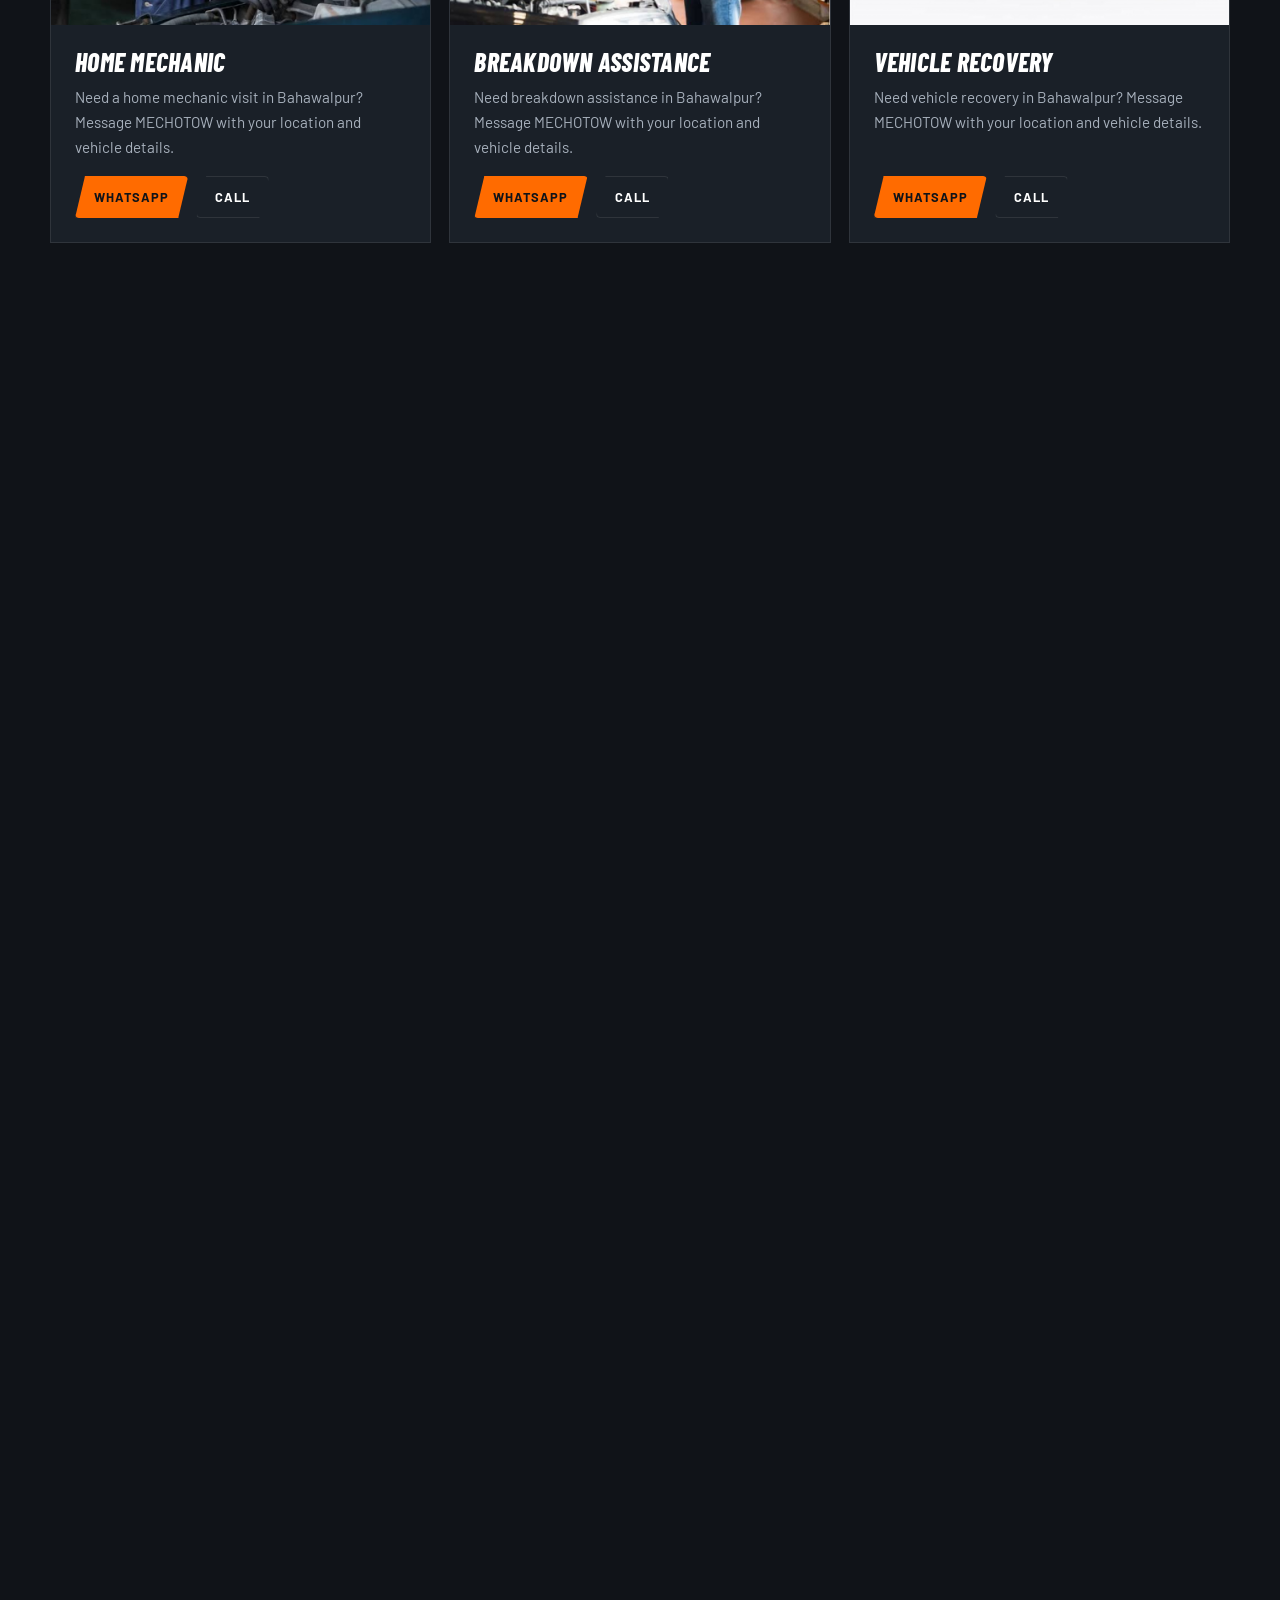
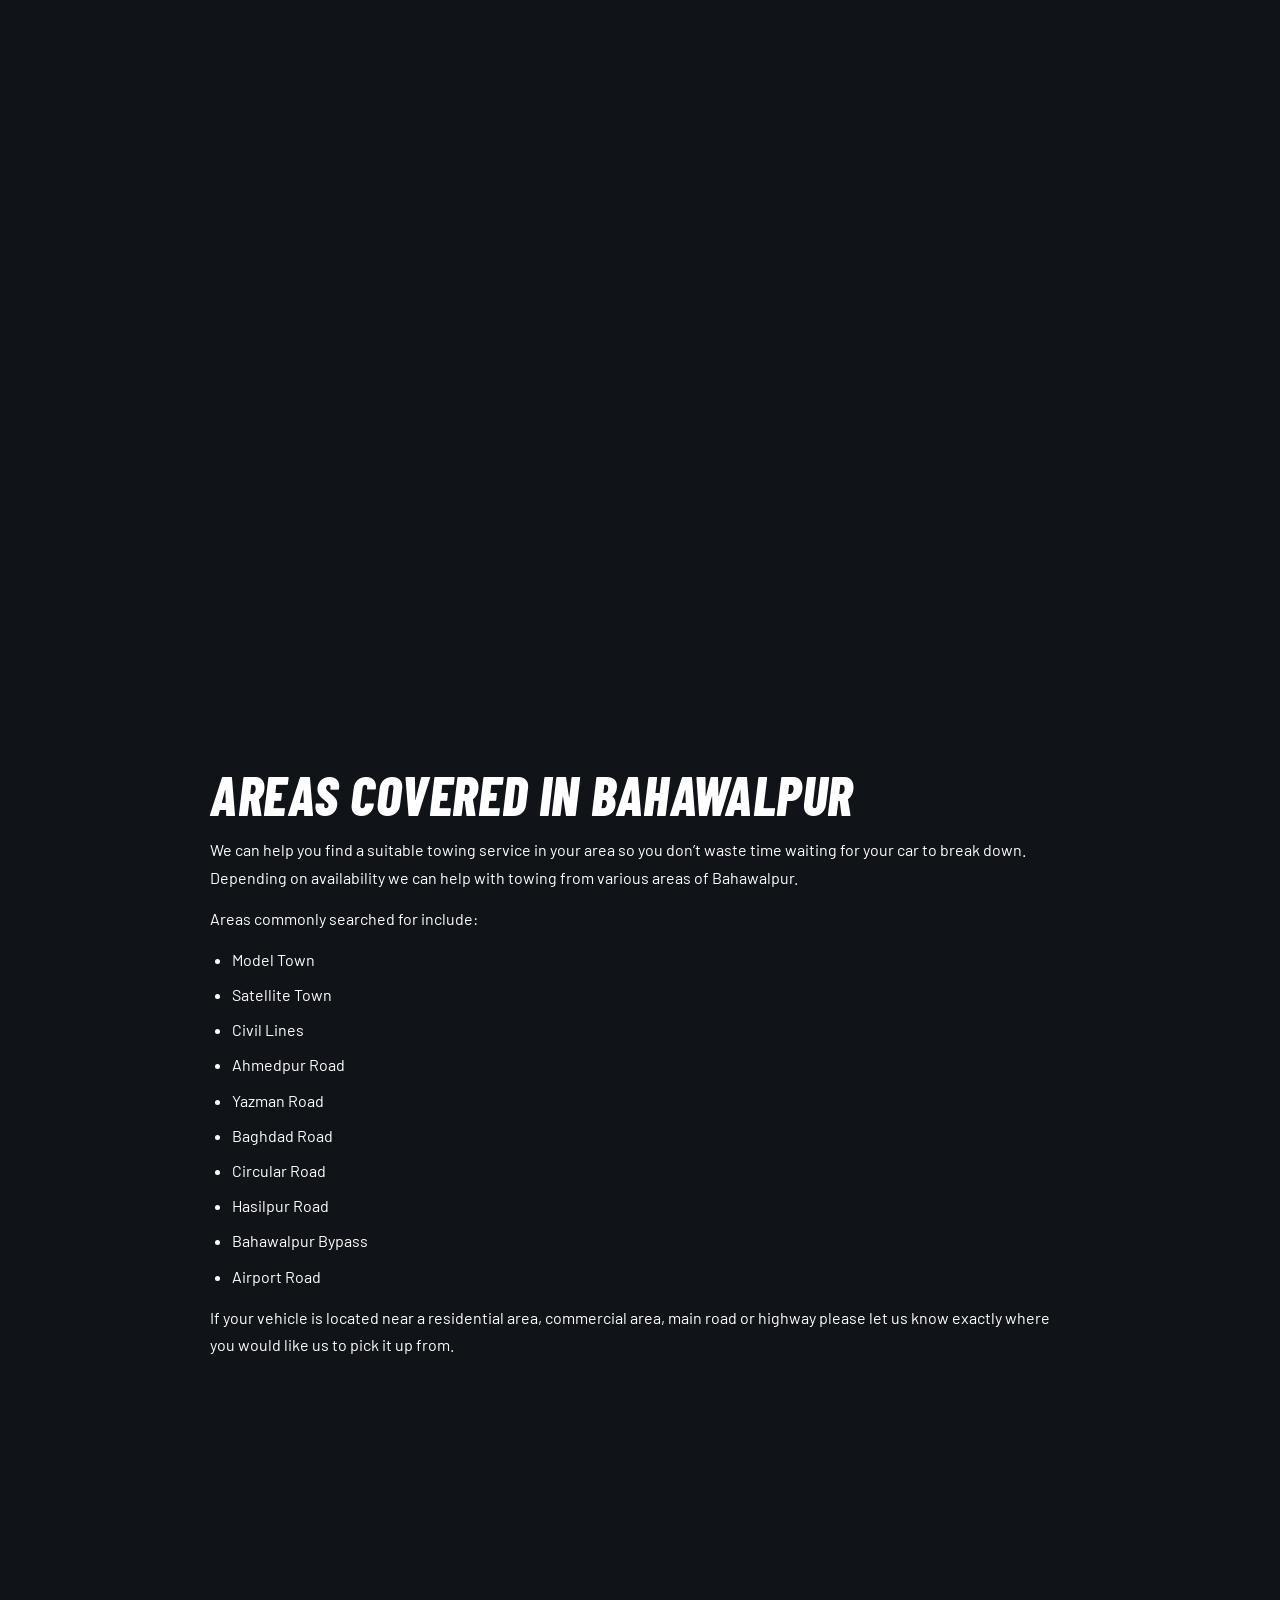
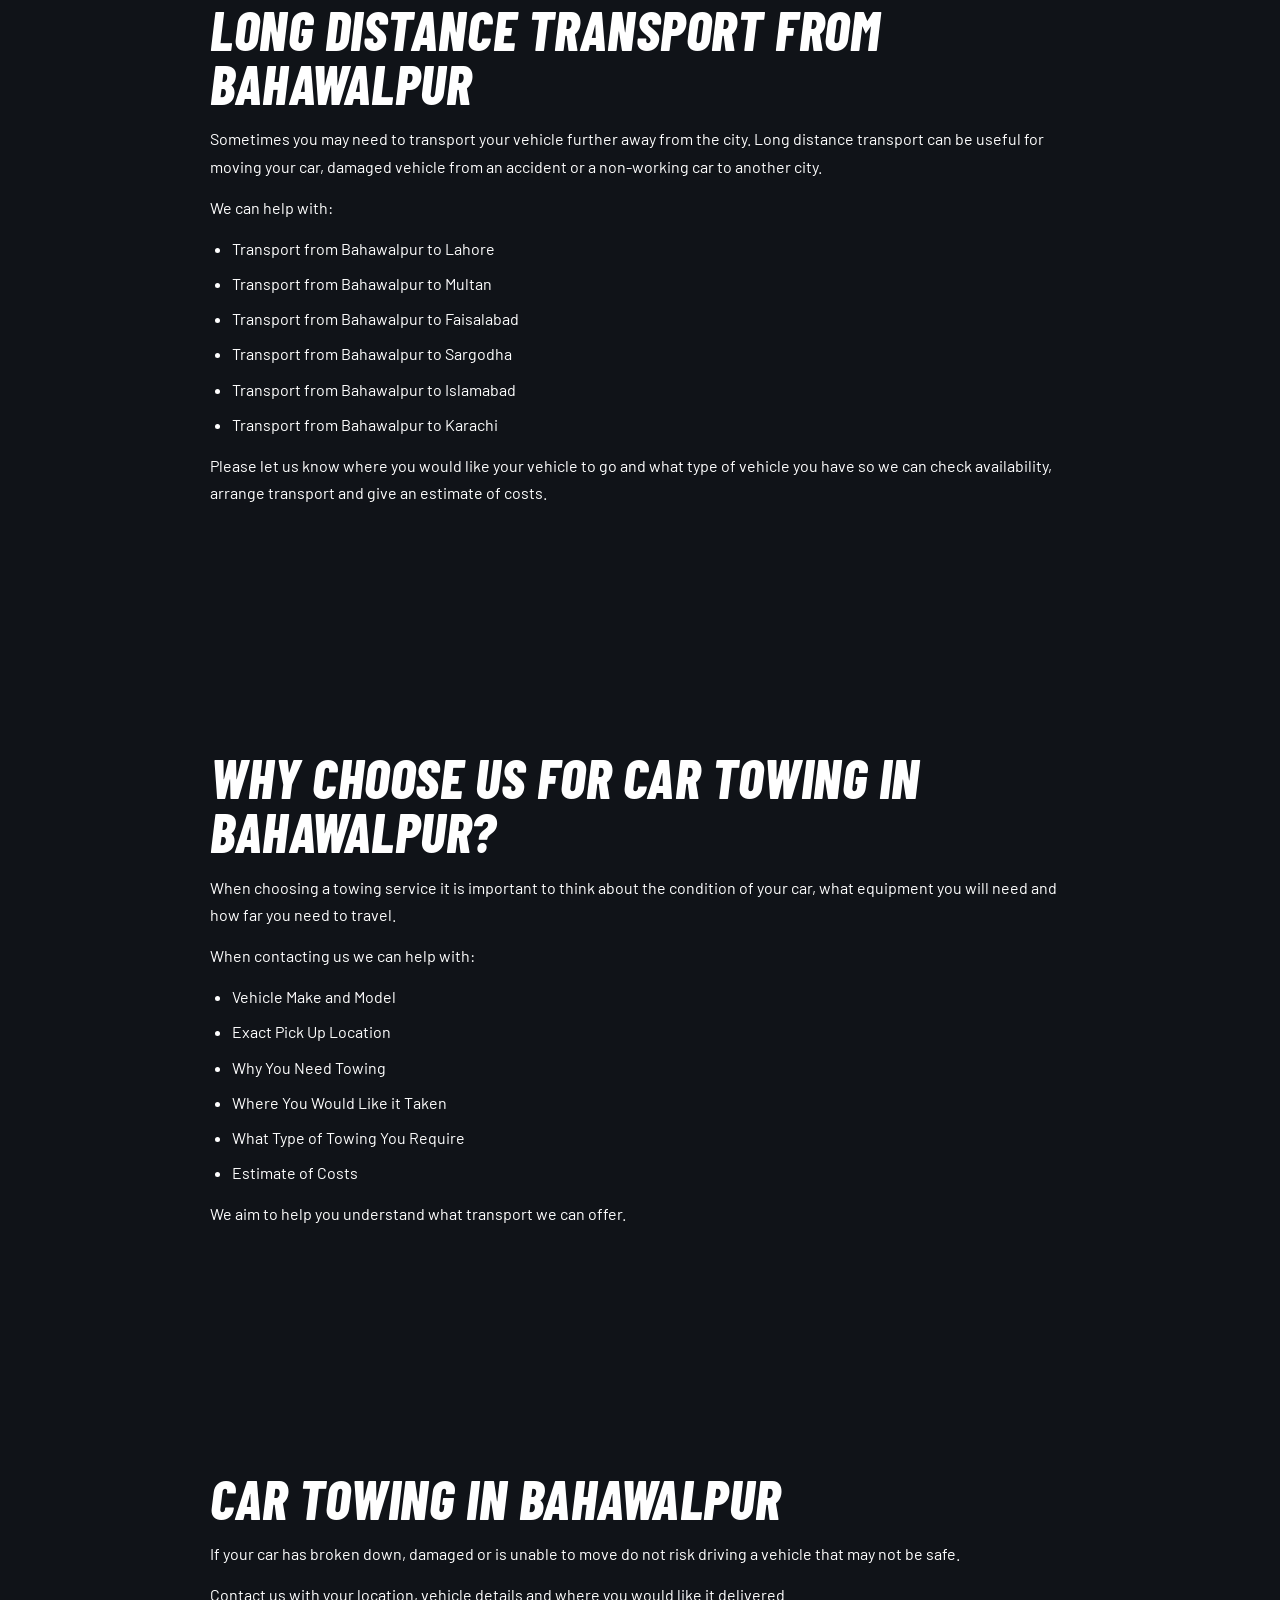
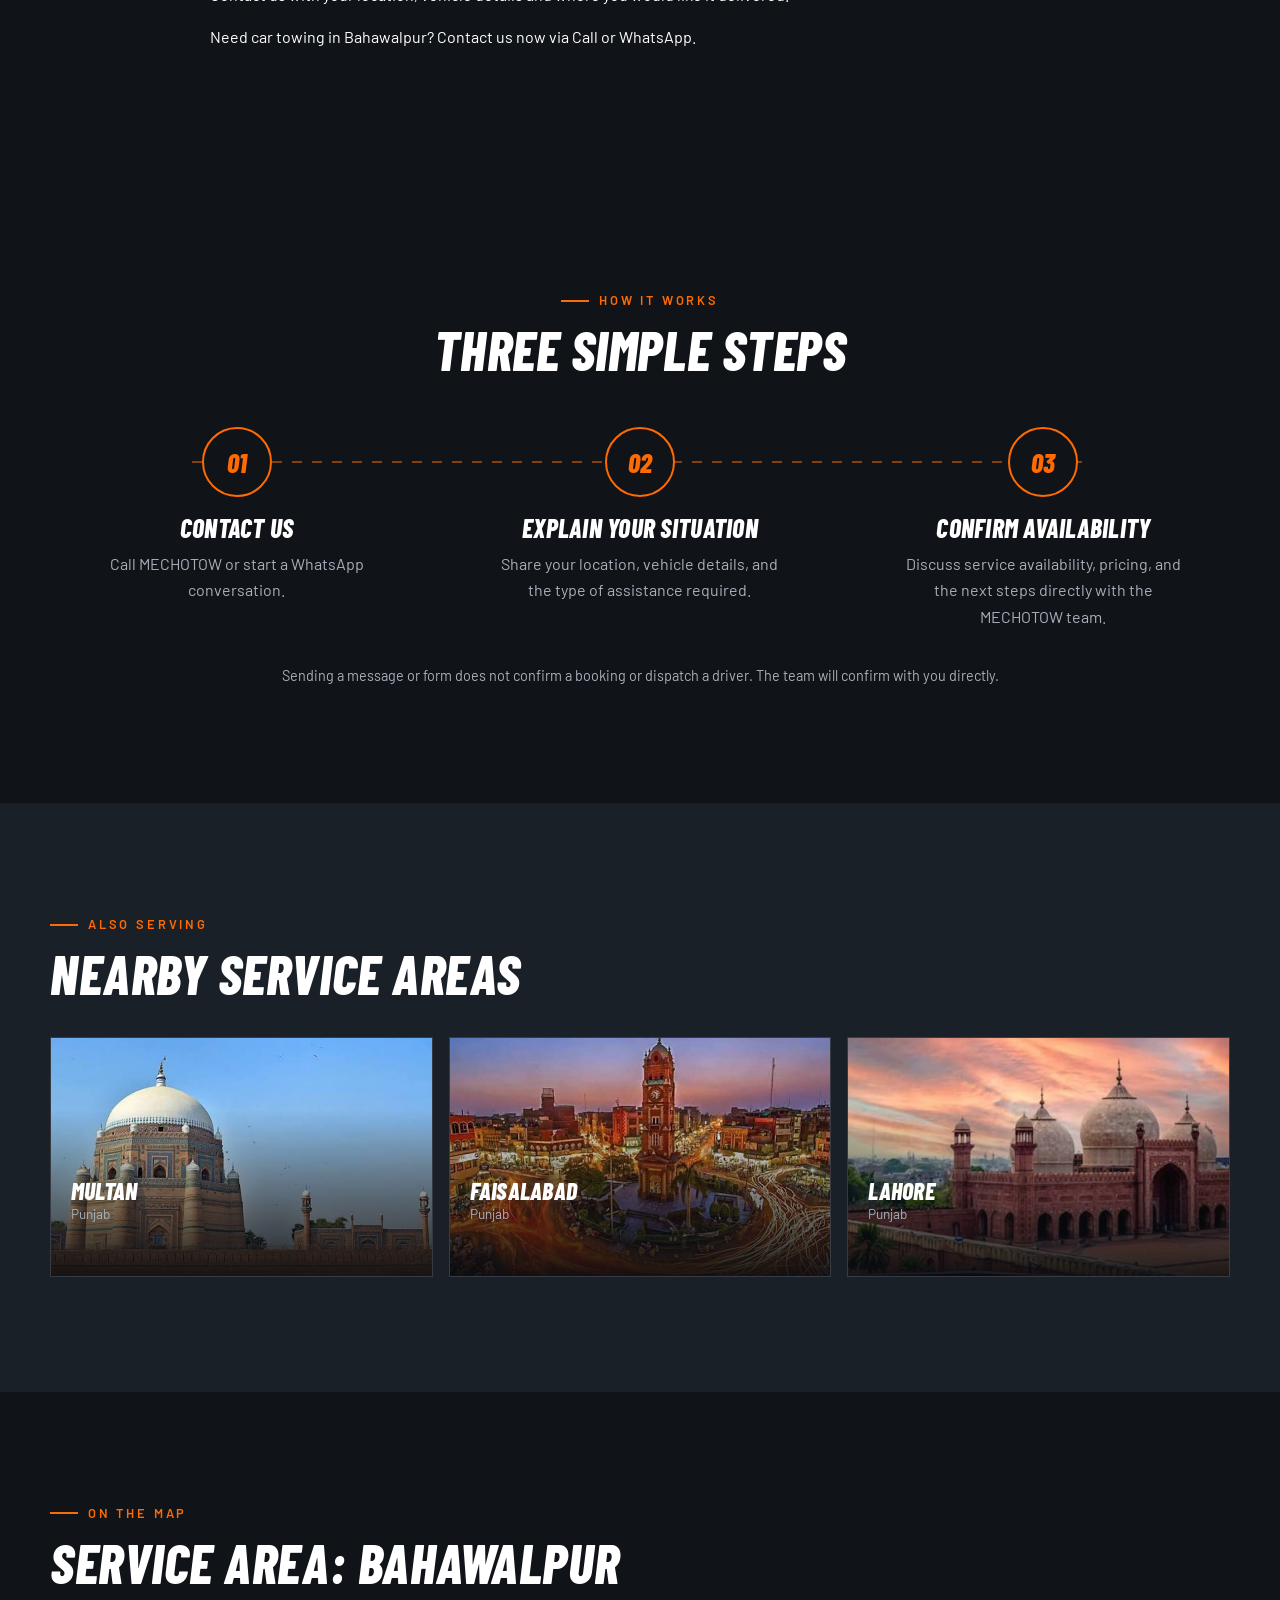
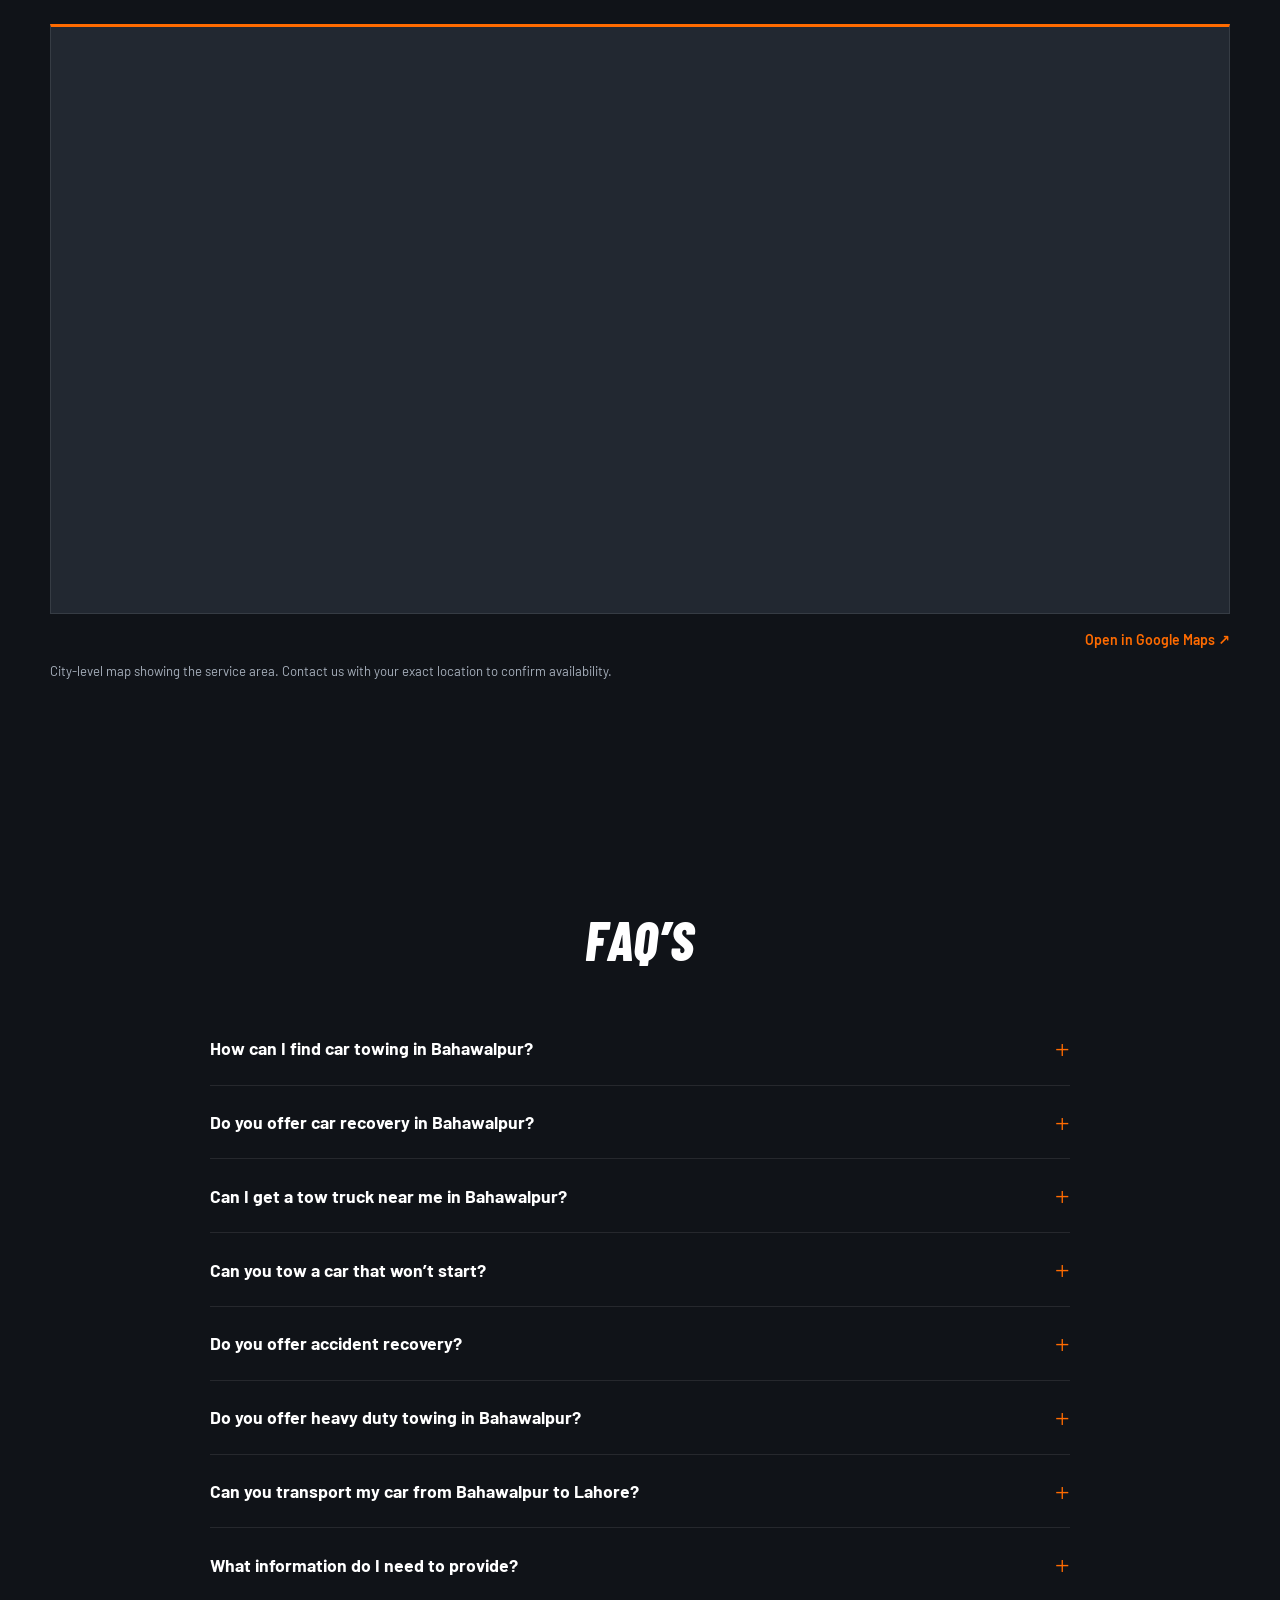
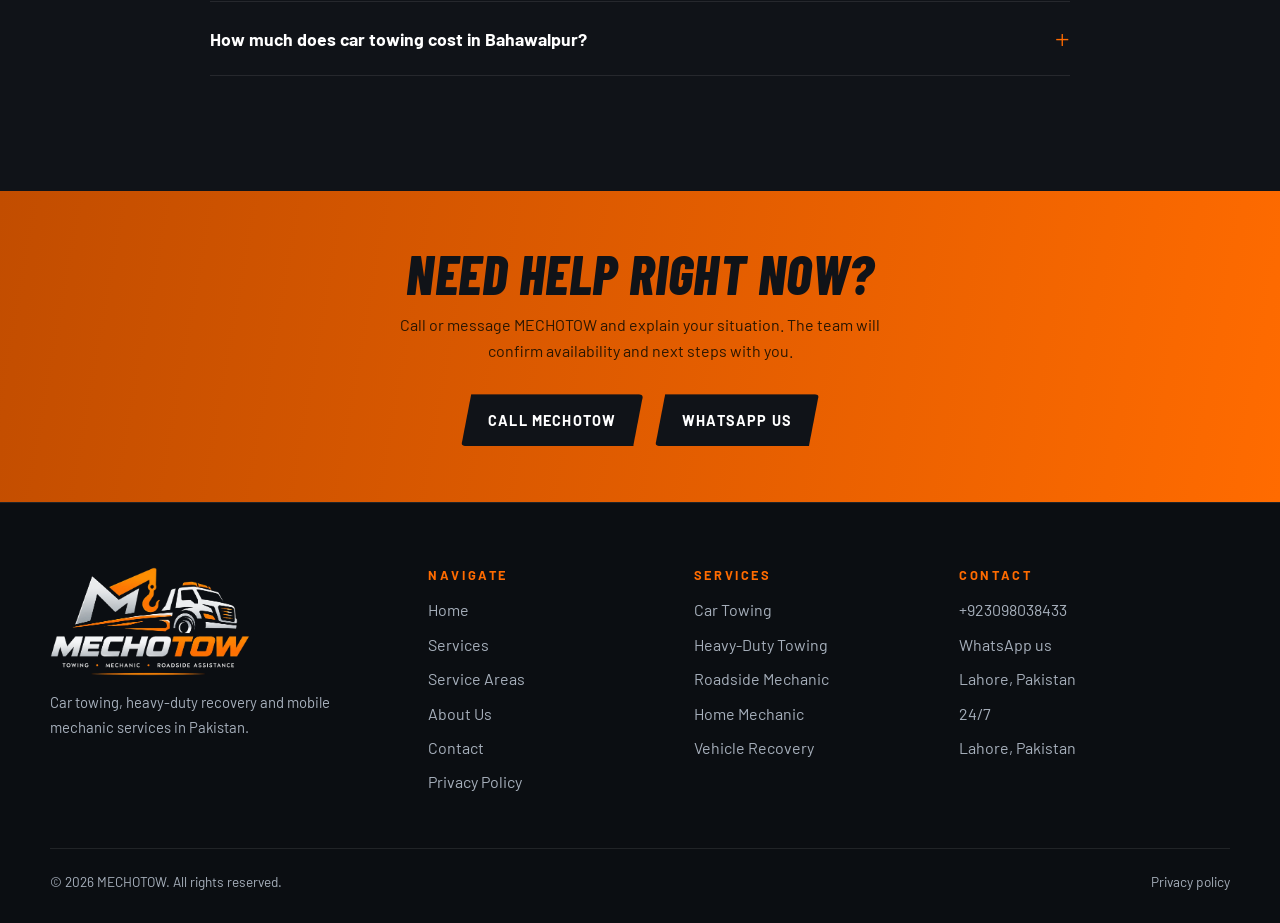
==== commit b3298bfc: "Remove FAQ section from bahawalpur.html" ====
--- a/bahawalpur.html
+++ b/bahawalpur.html
@@ -145,8 +145,6 @@
 <details><summary>How much does car towing cost in Bahawalpur?</summary><div class="ans"><div><p>The cost will depend on how far you need to travel, what type of vehicle you have, what condition it is in, where you would like us to pick it up from and what equipment you will require. Please contact us for an estimate.</p></div></div></details>
 </div></div></section>
 
-<section><div class="wrap"><div class="rv" style="text-align:center"><div class="eyebrow" style="justify-content:center">FAQ</div><h2>Bahawalpur questions</h2></div><div class="faq rv"><details><summary>Do you offer towing in Bahawalpur?</summary><div class="ans"><div><p>MECHOTOW lists Bahawalpur as a service area. Contact us with your exact location and vehicle details and the team will confirm availability.</p></div></div></details><details><summary>Can a mechanic come to me in Bahawalpur?</summary><div class="ans"><div><p>Roadside and home mechanic visits are offered for suitable issues. Describe the problem and your location in Bahawalpur and we will tell you what is possible.</p></div></div></details><details><summary>How much does a tow in Bahawalpur cost?</summary><div class="ans"><div><p>Pricing depends on the service, distance and vehicle. We do not list fixed prices, so please contact MECHOTOW for a quote.</p></div></div></details></div></div></section>
-
 <section class="cta"><div class="wrap rv"><h2>Need help right now?</h2><p>Call or message MECHOTOW and explain your situation. The team will confirm availability and next steps with you.</p><div class="ctas" style="justify-content:center"><a class="btn" data-call href="contact.html">Call MECHOTOW</a><a class="btn" data-wa="tow" href="contact.html">WhatsApp Us</a></div></div></section></main><footer><div class="wrap"><div class="fg">
 <div><img src="assets/img/logo.webp" alt="MECHOTOW logo" width="200" height="107" loading="lazy"><p>Car towing, heavy-duty recovery and mobile mechanic services in Pakistan.</p></div>
 <div><h4>Navigate</h4><ul><li><a href="index.html">Home</a></li><li><a href="services.html">Services</a></li><li><a href="service-areas.html">Service Areas</a></li><li><a href="about.html">About Us</a></li><li><a href="contact.html">Contact</a></li><li><a href="privacy.html">Privacy Policy</a></li></ul></div>
